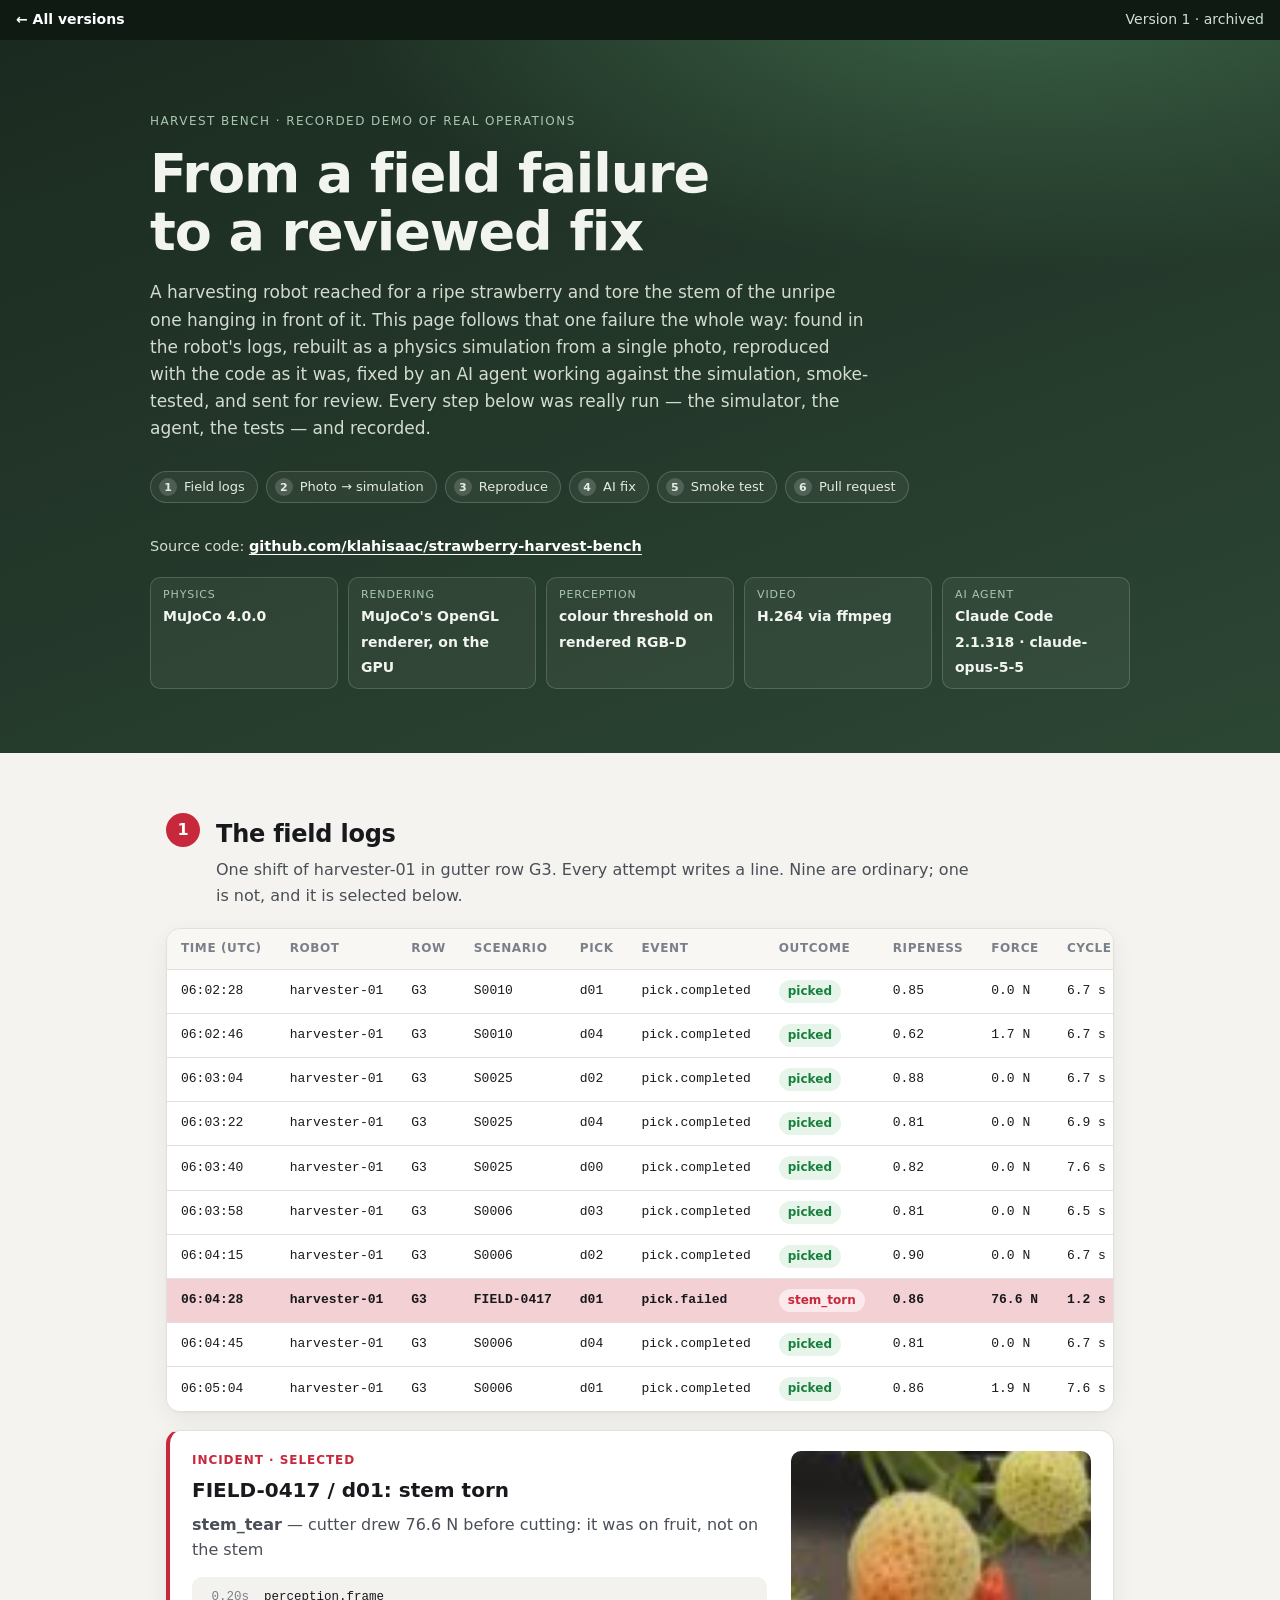
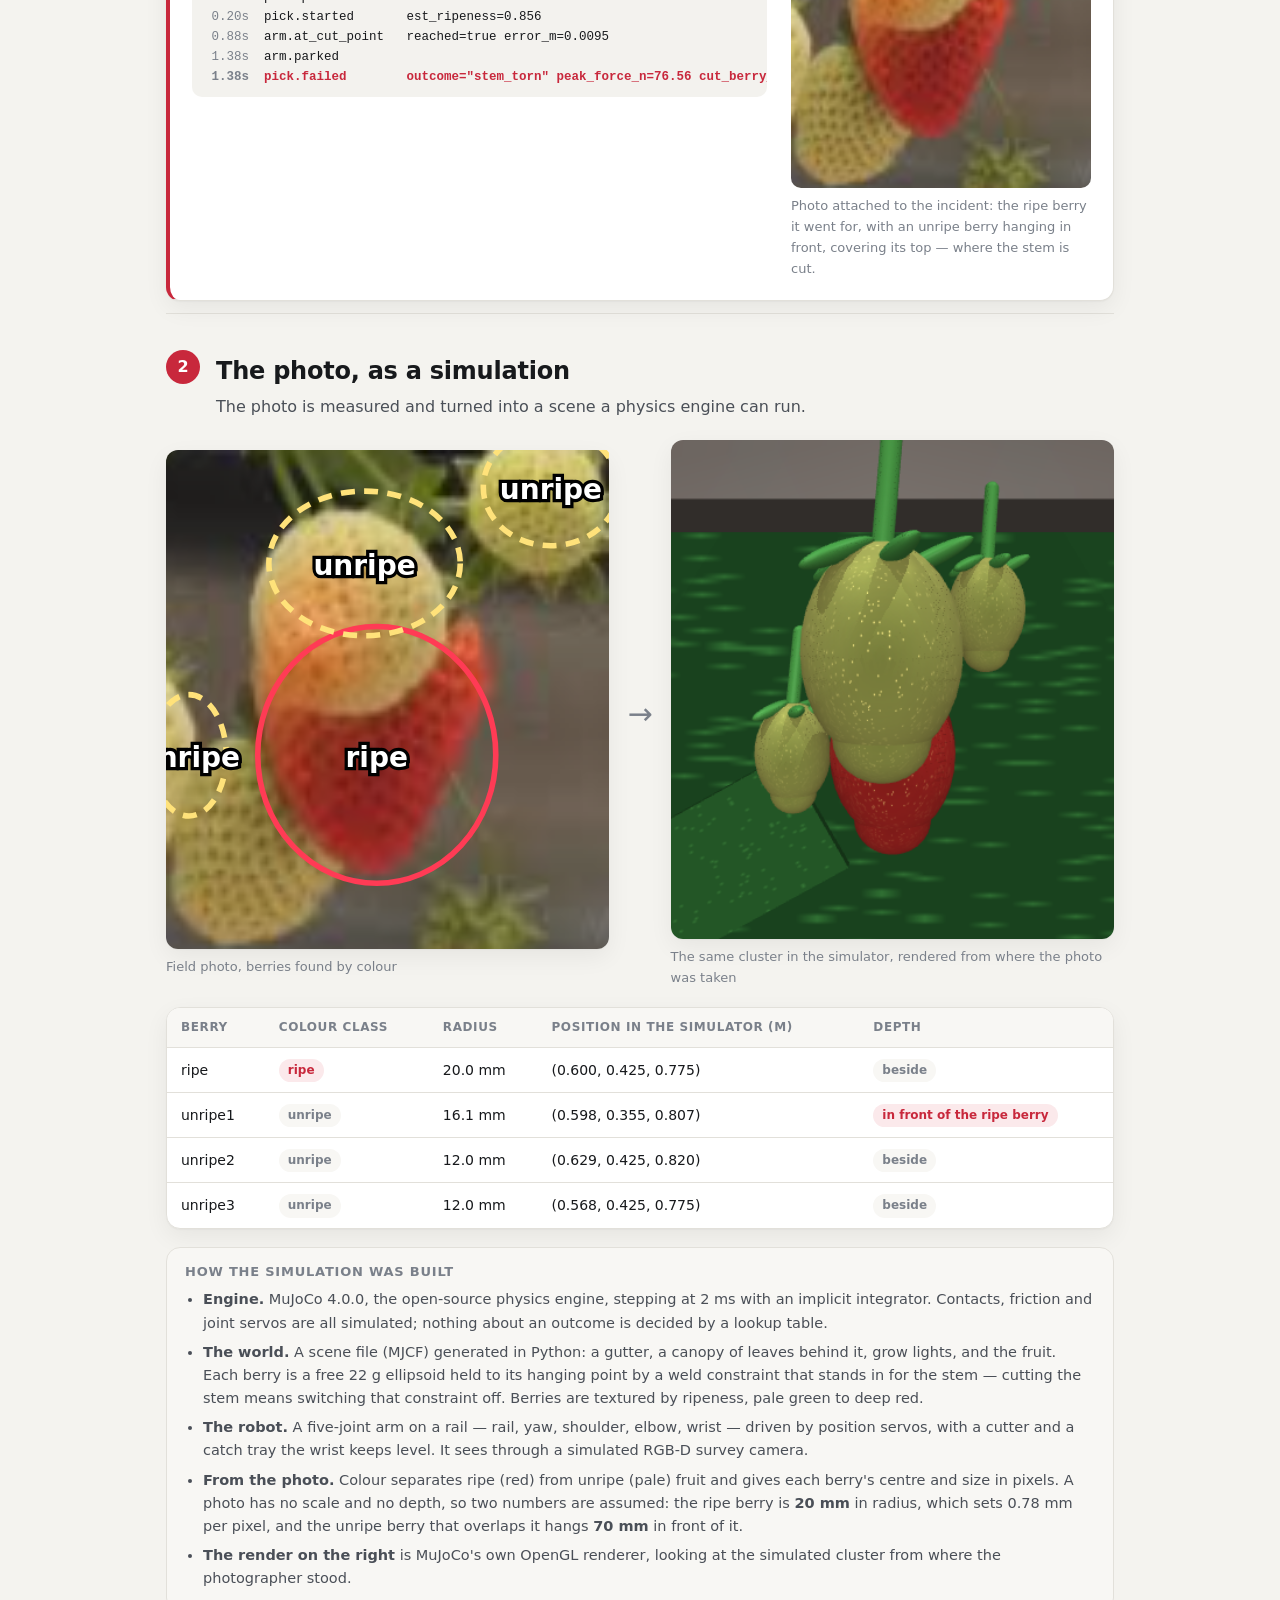
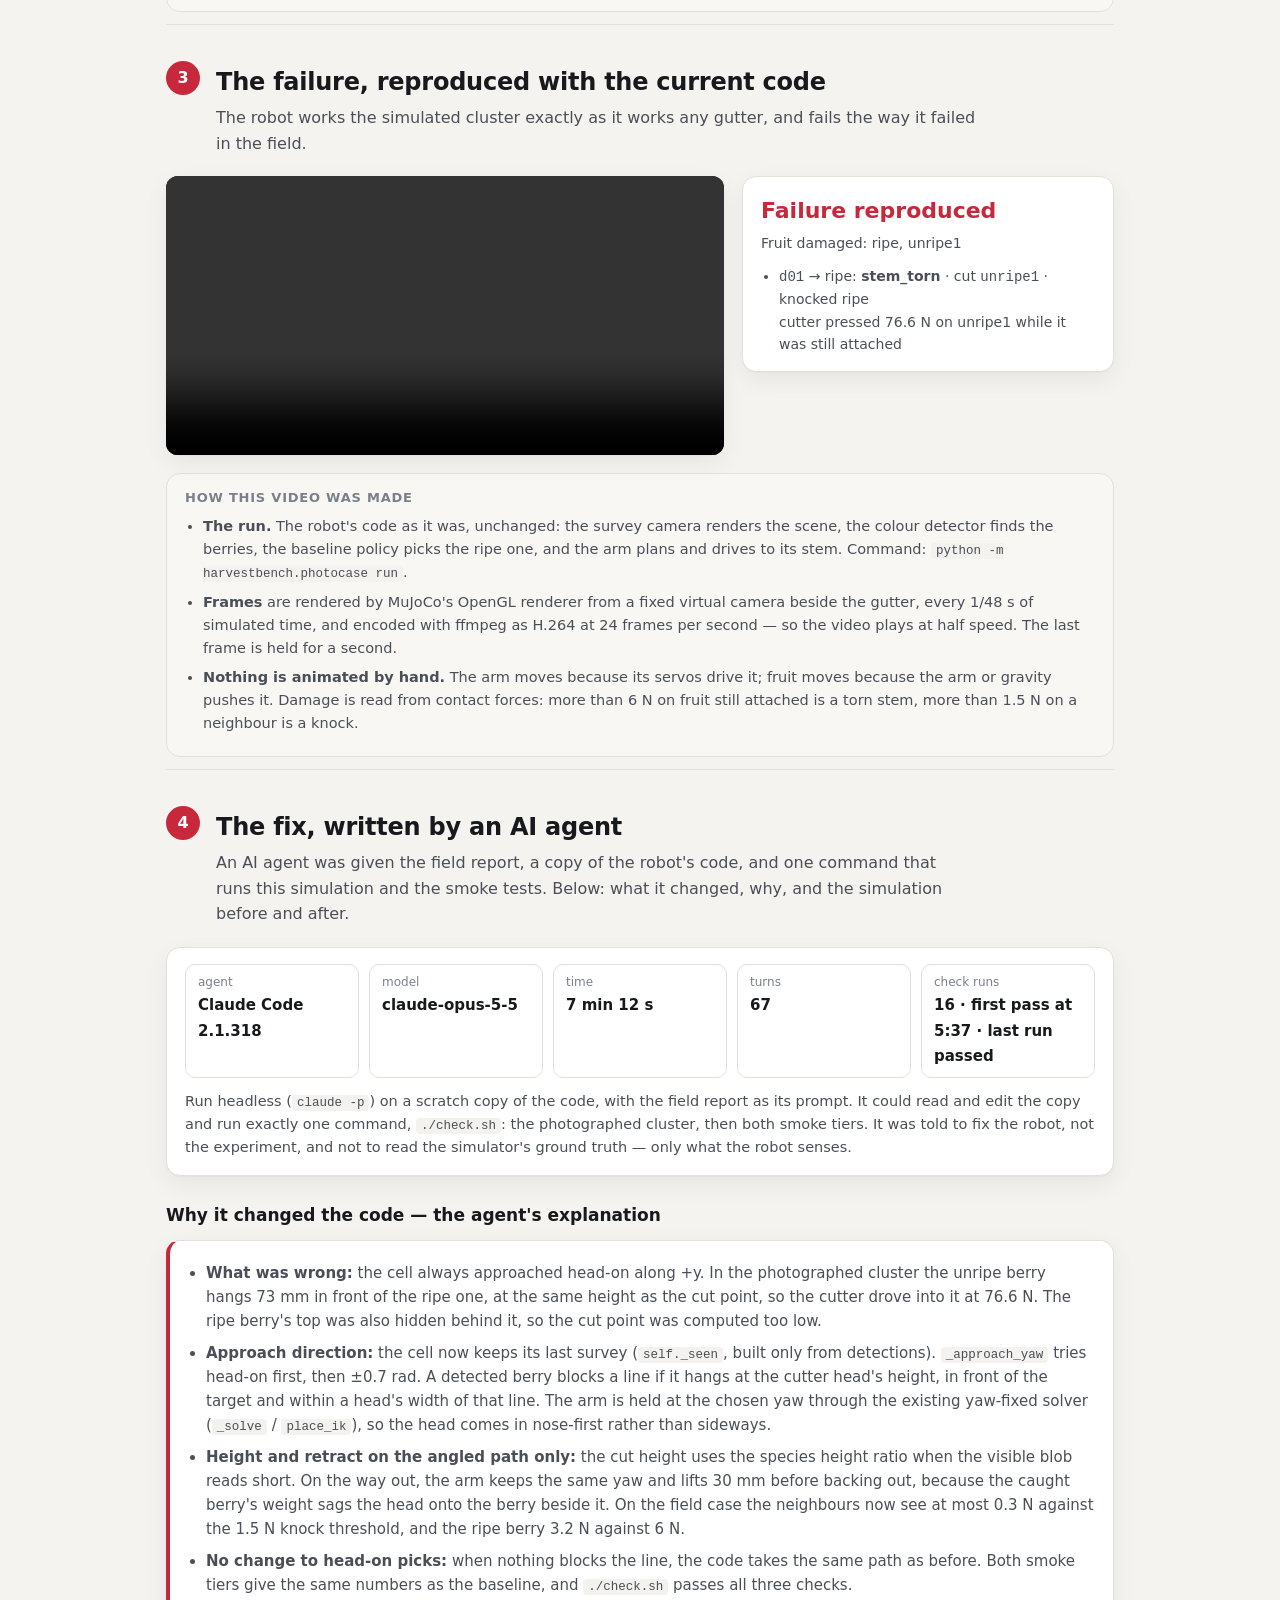
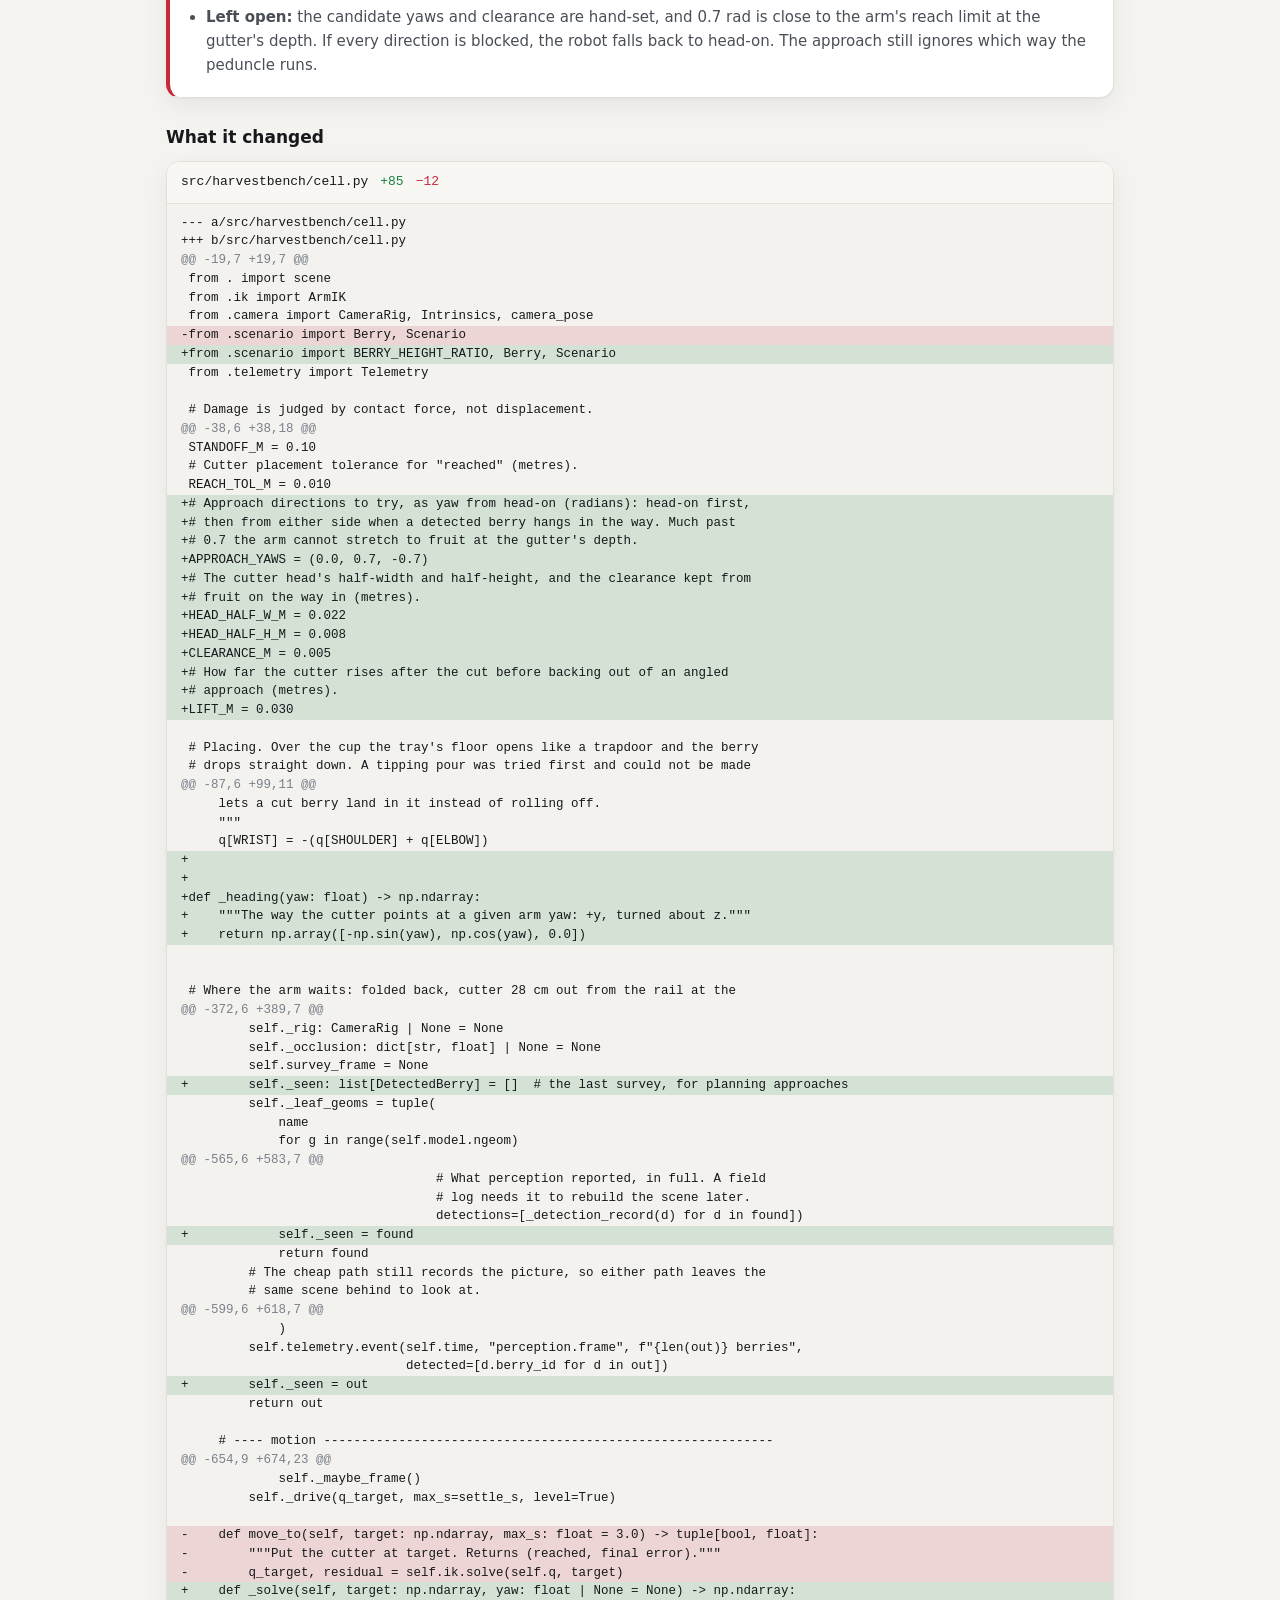
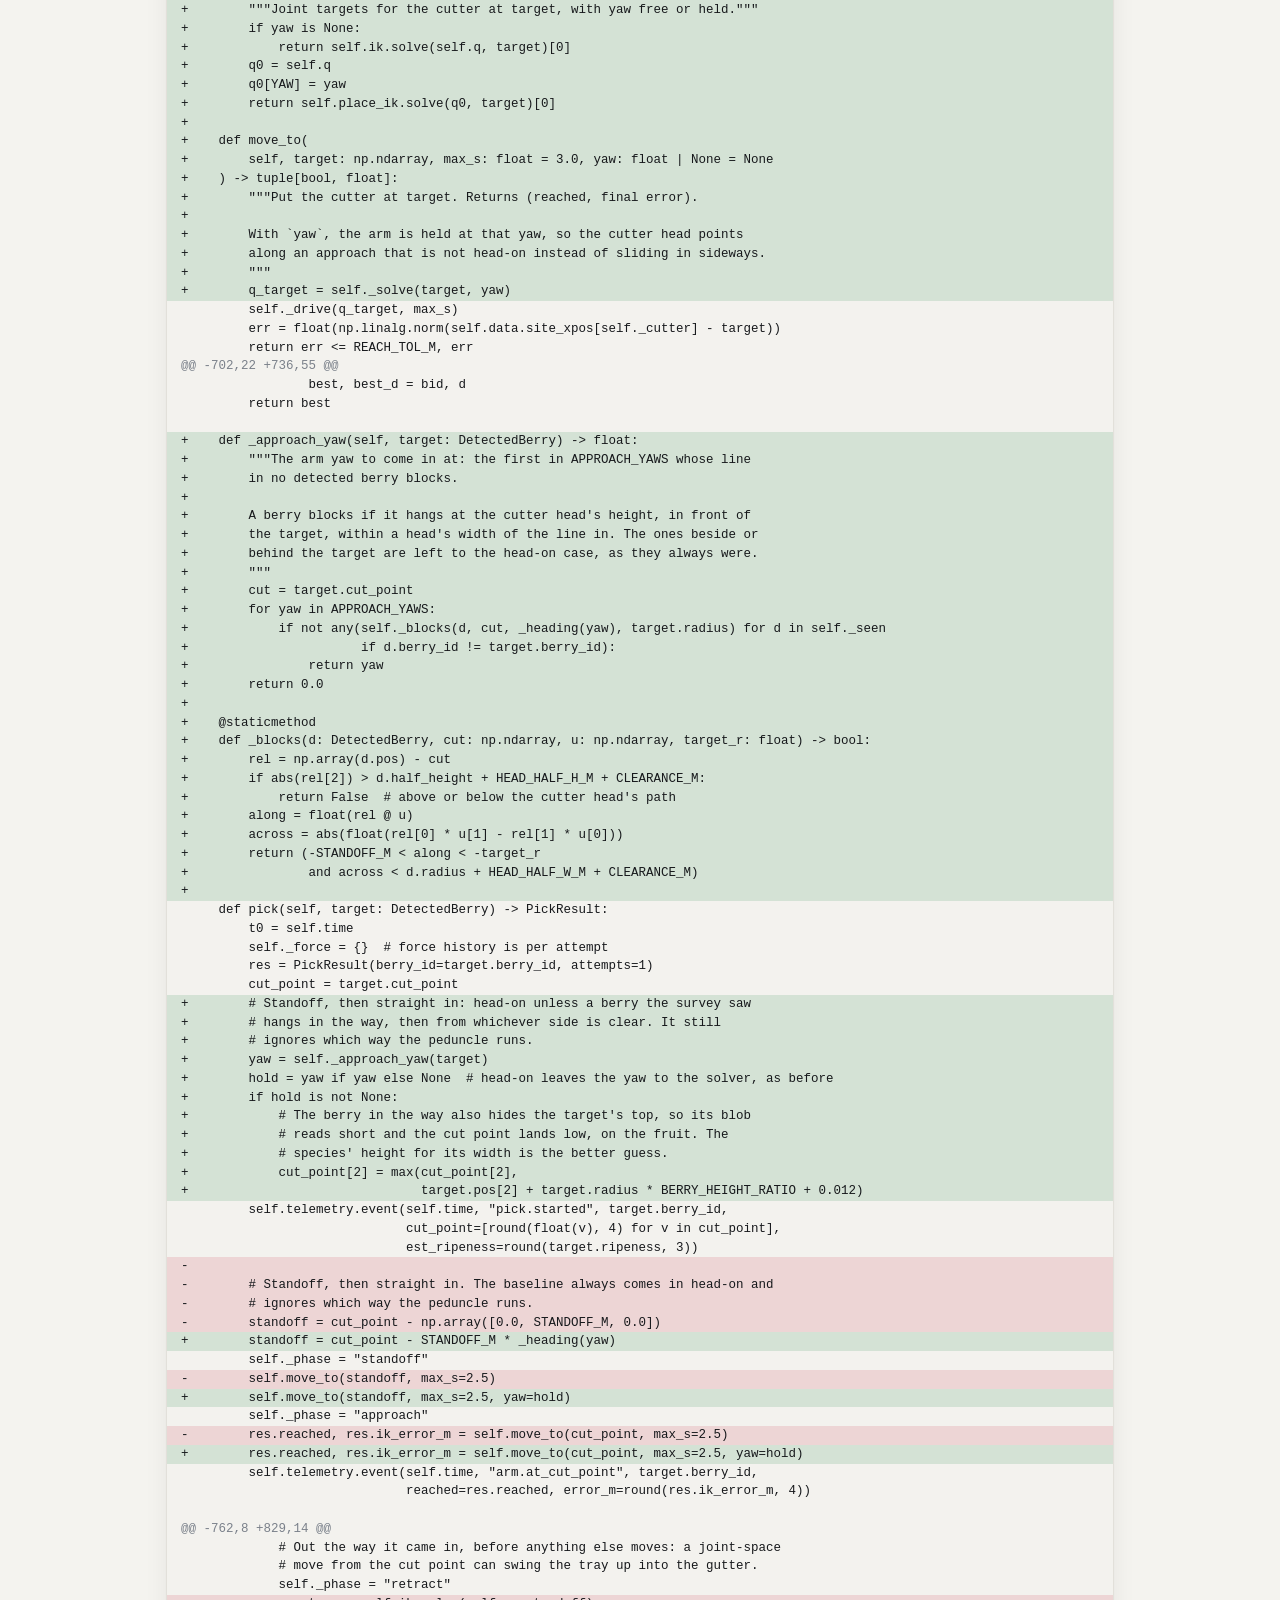
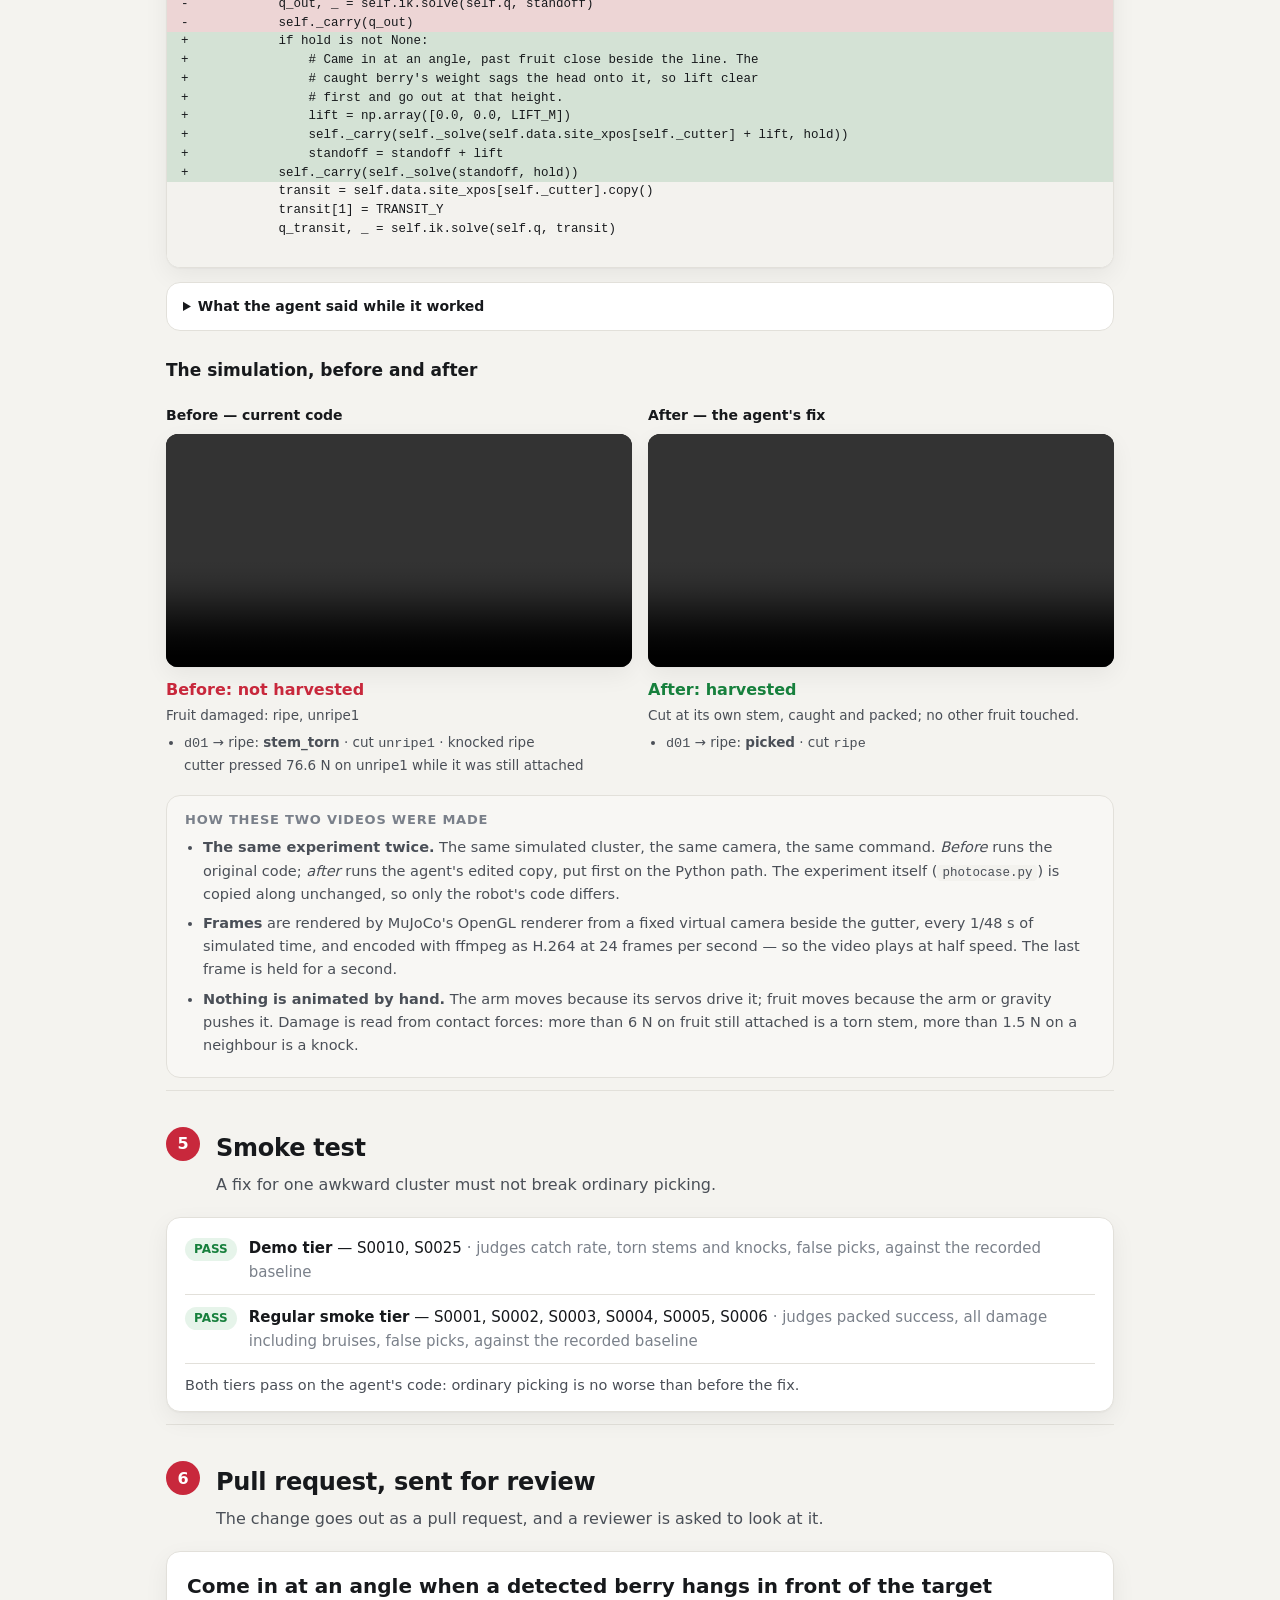
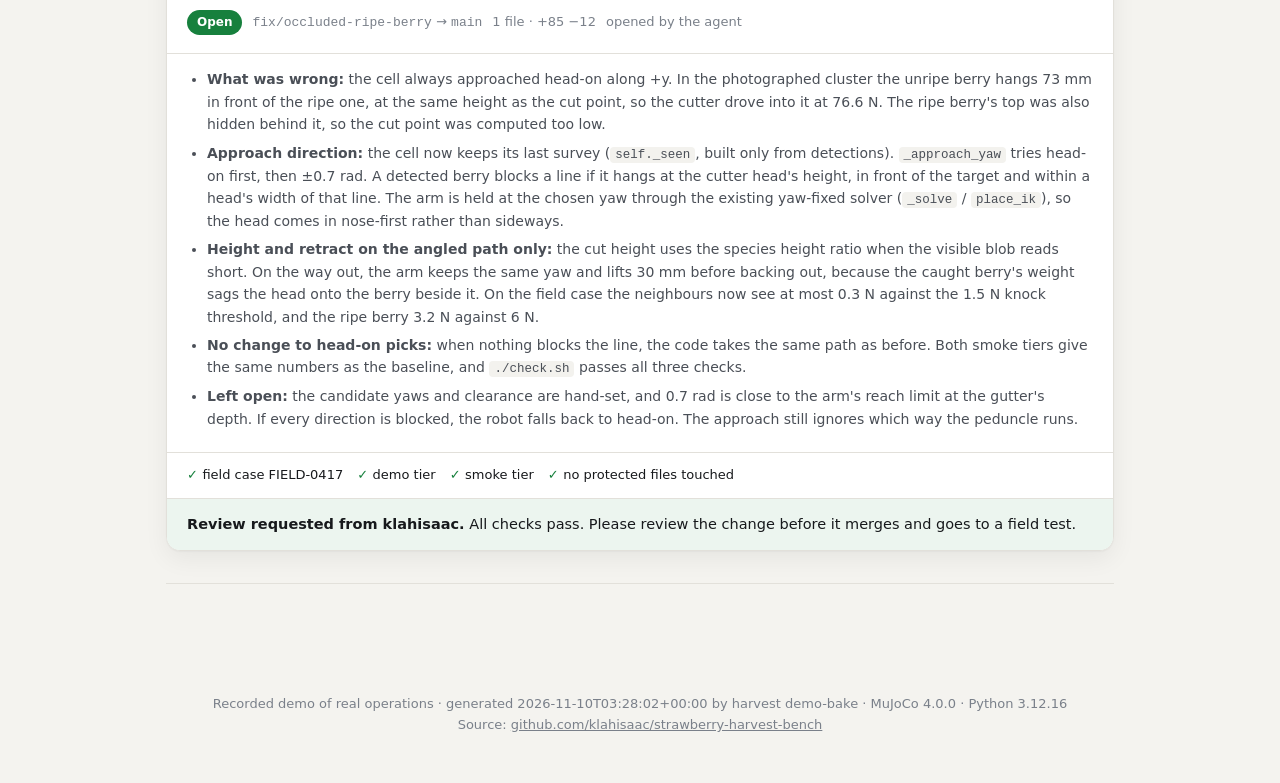
==== web/v1/index.html @ 3224564a "List every version of the demo on the front page The front page is now a card per version: how it wa" ====
<!doctype html>
<html lang="en">
<head>
<meta charset="utf-8">
<meta name="viewport" content="width=device-width, initial-scale=1">
<title>Field Failure to Fix</title>
<meta name="description" content="A recorded demo of real operations. A strawberry-harvesting robot fails in the field. Its log and a photo become a physics simulation, an AI agent fixes the code against it, the fix is smoke-tested, and a pull request goes out for review.">
<link rel="icon" href="data:,">
<link rel="stylesheet" href="demo.css">
</head>
<body>
<nav style="background:#0f1a13;color:#cfe0d3;font:14px/1.4 ui-sans-serif,system-ui,sans-serif;padding:10px 16px;display:flex;gap:16px;align-items:center;justify-content:space-between"><a href="../" style="color:#ffffff;font-weight:700;text-decoration:none">← All versions</a><span>Version 1 · archived</span></nav>

<header class="hero">
  <div class="hero-inner">
    <p class="eyebrow">Harvest Bench · recorded demo of real operations</p>
    <h1>From a field failure<br>to a reviewed fix</h1>
    <p class="lede">A harvesting robot reached for a ripe strawberry and tore the stem of the unripe
      one hanging in front of it. This page follows that one failure the whole way: found in the
      robot's logs, rebuilt as a physics simulation from a single photo, reproduced with the code as
      it was, fixed by an AI agent working against the simulation, smoke-tested, and sent for review.
      Every step below was really run — the simulator, the agent, the tests — and recorded.</p>
    <ol class="flow" aria-label="The steps">
      <li><a href="#step1">Field logs</a></li><li><a href="#step2">Photo → simulation</a></li>
      <li><a href="#step3">Reproduce</a></li><li><a href="#step4">AI fix</a></li>
      <li><a href="#step5">Smoke test</a></li><li><a href="#step6">Pull request</a></li>
    </ol>
    <p class="source">Source code:
      <a href="https://github.com/klahisaac/strawberry-harvest-bench">github.com/klahisaac/strawberry-harvest-bench</a></p>
    <div class="stack" id="stack"></div>
  </div>
</header>

<main>

  <section class="step" id="step1">
    <header class="step-head">
      <span class="step-num">1</span>
      <div><h2>The field logs</h2>
        <p>One shift of harvester-01 in gutter row G3. Every attempt writes a line. Nine are
          ordinary; one is not, and it is selected below.</p></div>
    </header>
    <div class="card flush"><table class="log" id="logTable"></table></div>
    <div class="incident">
      <div class="incident-text">
        <p class="label">Incident · selected</p>
        <h3 id="incTitle"></h3>
        <p id="incWhy" class="why"></p>
        <div class="timeline" id="incEvents"></div>
      </div>
      <figure class="photo">
        <img src="demo/field-photo.png" alt="Field photo: a ripe red strawberry with an unripe pale one hanging in front of it">
        <figcaption>Photo attached to the incident: the ripe berry it went for, with an unripe
          berry hanging in front, covering its top — where the stem is cut.</figcaption>
      </figure>
    </div>
  </section>

  <section class="step" id="step2">
    <header class="step-head">
      <span class="step-num">2</span>
      <div><h2>The photo, as a simulation</h2>
        <p>The photo is measured and turned into a scene a physics engine can run.</p></div>
    </header>
    <div class="triptych">
      <figure class="frame">
        <div class="overlay-wrap">
          <img src="demo/field-photo.png" alt="The field photo">
          <svg id="blobSvg" class="overlay" viewBox="0 0 95 107"></svg>
        </div>
        <figcaption>Field photo, berries found by colour</figcaption>
      </figure>
      <div class="arrow" aria-hidden="true">→</div>
      <figure class="frame">
        <img src="demo/sim-photo.png" alt="The same cluster, rendered in the simulator">
        <figcaption>The same cluster in the simulator, rendered from where the photo was taken</figcaption>
      </figure>
    </div>
    <div class="card flush"><table class="data" id="berryTable"></table></div>
    <div class="how" id="howSim"></div>
  </section>

  <section class="step" id="step3">
    <header class="step-head">
      <span class="step-num">3</span>
      <div><h2>The failure, reproduced with the current code</h2>
        <p>The robot works the simulated cluster exactly as it works any gutter, and fails the way
          it failed in the field.</p></div>
    </header>
    <div class="result">
      <video src="demo/before/attempt.mp4" controls muted playsinline loop autoplay></video>
      <div class="verdict-panel" id="beforeVerdict"></div>
    </div>
    <div class="how" id="howBefore"></div>
  </section>

  <section class="step" id="step4">
    <header class="step-head">
      <span class="step-num">4</span>
      <div><h2>The fix, written by an AI agent</h2>
        <p>An AI agent was given the field report, a copy of the robot's code, and one command that
          runs this simulation and the smoke tests. Below: what it changed, why, and the simulation
          before and after.</p></div>
    </header>
    <div class="agent-card" id="agentCard"></div>
    <h3 class="subhead">Why it changed the code — the agent's explanation</h3>
    <div class="explain" id="explain"></div>
    <h3 class="subhead">What it changed</h3>
    <div id="diff"></div>
    <details class="transcript"><summary>What the agent said while it worked</summary><div id="sayings"></div></details>
    <h3 class="subhead">The simulation, before and after</h3>
    <div class="compare">
      <figure><figcaption>Before — current code</figcaption>
        <video src="demo/before/attempt.mp4" controls muted playsinline loop autoplay></video>
        <div class="mini" id="cmpBefore"></div></figure>
      <figure><figcaption>After — the agent's fix</figcaption>
        <video src="demo/after/attempt.mp4" controls muted playsinline loop autoplay></video>
        <div class="mini" id="cmpAfter"></div></figure>
    </div>
    <div class="how" id="howCompare"></div>
  </section>

  <section class="step" id="step5">
    <header class="step-head">
      <span class="step-num">5</span>
      <div><h2>Smoke test</h2>
        <p>A fix for one awkward cluster must not break ordinary picking.</p></div>
    </header>
    <div class="smoke" id="smoke"></div>
  </section>

  <section class="step" id="step6">
    <header class="step-head">
      <span class="step-num">6</span>
      <div><h2>Pull request, sent for review</h2>
        <p>The change goes out as a pull request, and a reviewer is asked to look at it.</p></div>
    </header>
    <div class="pr" id="pr"></div>
  </section>

</main>

<footer class="foot"><span id="foot"></span><br>
  Source: <a href="https://github.com/klahisaac/strawberry-harvest-bench">github.com/klahisaac/strawberry-harvest-bench</a></footer>

<script src="demo/data.js"></script>
<script src="demo.js"></script>
</body>
</html>
---- web/v1/demo.css ----
/* Harvest Bench demo page. */

:root {
  color-scheme: light dark;
  --bg: #f4f3ef;
  --surface: #ffffff;
  --surface-2: #f8f7f4;
  --ink: #17191c;
  --ink-2: #4a4f57;
  --muted: #7a808a;
  --line: #e2e0da;
  --brand: #c8283c;
  --brand-ink: #ffffff;
  --brand-soft: #fbe9eb;
  --ok: #17803d;
  --ok-soft: #e6f4ea;
  --bad: #c8283c;
  --bad-soft: #fbe9eb;
  --warn: #9a6700;
  --code-bg: #f3f2ee;
  --hero-a: #1b2a20;
  --hero-b: #2c4634;
  --radius: 14px;
  --shadow: 0 1px 2px rgba(20, 20, 20, 0.04), 0 8px 24px rgba(20, 20, 20, 0.06);
  --mono: ui-monospace, "SF Mono", SFMono-Regular, Menlo, Consolas, monospace;
}

@media (prefers-color-scheme: dark) {
  :root:not([data-theme="light"]) {
    --bg: #121315;
    --surface: #1b1d20;
    --surface-2: #202326;
    --ink: #eceef0;
    --ink-2: #b6bbc2;
    --muted: #8b919a;
    --line: #2d3136;
    --brand: #ff5b6e;
    --brand-ink: #1b0d10;
    --brand-soft: #3a1a1f;
    --ok: #4cc77b;
    --ok-soft: #15301f;
    --bad: #ff5b6e;
    --bad-soft: #3a1a1f;
    --warn: #e2a63b;
    --code-bg: #16181b;
    --shadow: 0 1px 2px rgba(0, 0, 0, 0.3), 0 8px 24px rgba(0, 0, 0, 0.35);
  }
}
:root[data-theme="dark"] {
  --bg: #121315; --surface: #1b1d20; --surface-2: #202326; --ink: #eceef0; --ink-2: #b6bbc2;
  --muted: #8b919a; --line: #2d3136; --brand: #ff5b6e; --brand-ink: #1b0d10; --brand-soft: #3a1a1f;
  --ok: #4cc77b; --ok-soft: #15301f; --bad: #ff5b6e; --bad-soft: #3a1a1f; --warn: #e2a63b;
  --code-bg: #16181b; --shadow: 0 1px 2px rgba(0, 0, 0, 0.3), 0 8px 24px rgba(0, 0, 0, 0.35);
}

* { box-sizing: border-box; }
html { scroll-behavior: smooth; }
body {
  margin: 0; background: var(--bg); color: var(--ink);
  font: 16px/1.6 ui-sans-serif, system-ui, -apple-system, "Segoe UI", Roboto, sans-serif;
  -webkit-font-smoothing: antialiased;
}
img, video { max-width: 100%; display: block; }
code, pre { font-family: var(--mono); }

/* ---- hero ---- */
.hero {
  background: radial-gradient(1200px 500px at 80% -10%, #3c6447 0%, transparent 60%),
              linear-gradient(160deg, var(--hero-a), var(--hero-b));
  color: #f1f4ef; padding: 72px 16px 64px;
}
.hero-inner { max-width: 980px; margin: 0 auto; }
.eyebrow { text-transform: uppercase; letter-spacing: 0.12em; font-size: 12px; color: #a9c7b0; margin: 0 0 14px; }
.hero h1 { font-size: clamp(34px, 5vw, 54px); line-height: 1.08; letter-spacing: -0.02em; margin: 0 0 18px; }
.lede { max-width: 720px; font-size: 17px; color: #d3dccf; margin: 0 0 28px; }
.flow { display: flex; flex-wrap: wrap; gap: 8px; padding: 0; margin: 0 0 32px; list-style: none; counter-reset: f; }
.flow li {
  counter-increment: f; font-size: 13px; color: #e4ece1;
  border: 1px solid rgba(255, 255, 255, 0.18); border-radius: 999px; padding: 5px 12px 5px 8px;
  background: rgba(255, 255, 255, 0.05);
}
.flow li::before {
  content: counter(f); display: inline-grid; place-items: center; width: 18px; height: 18px;
  margin-right: 7px; border-radius: 50%; background: rgba(255, 255, 255, 0.16); font-size: 11px; font-weight: 700;
}

/* ---- buttons ---- */
.btn {
  font: inherit; font-weight: 600; font-size: 15px; cursor: pointer;
  border-radius: 10px; padding: 10px 18px; border: 1px solid var(--line);
  background: var(--surface); color: var(--ink); transition: transform 0.06s, opacity 0.2s;
}
.btn:active { transform: translateY(1px); }
.btn[disabled] { opacity: 0.45; cursor: not-allowed; }
.btn-primary { background: var(--brand); border-color: var(--brand); color: var(--brand-ink); }
.hero .btn-primary { background: #ff5b6e; border-color: #ff5b6e; color: #1b0d10; }
.btn-lg { font-size: 17px; padding: 14px 26px; border-radius: 12px; }

/* ---- progress rail ---- */
.rail {
  position: sticky; top: 0; z-index: 20; background: color-mix(in srgb, var(--bg) 88%, transparent);
  backdrop-filter: blur(8px); border-bottom: 1px solid var(--line);
}
.rail ol { max-width: 980px; margin: 0 auto; padding: 10px 16px; display: flex; gap: 6px; list-style: none; overflow-x: auto; }
.rail li {
  flex: 1 0 auto; text-align: center; font-size: 13px; color: var(--muted);
  padding: 6px 10px; border-radius: 8px; white-space: nowrap;
}
.rail li.on { color: var(--ink); background: var(--surface); box-shadow: var(--shadow); font-weight: 600; }
.rail li.done { color: var(--ok); }

/* ---- steps ---- */
main { max-width: 980px; margin: 0 auto; padding: 24px 16px 80px; }
.step { padding: 36px 0 12px; border-bottom: 1px solid var(--line); animation: rise 0.35s ease-out; }
@keyframes rise { from { opacity: 0; transform: translateY(8px); } to { opacity: 1; transform: none; } }
.step-head { display: flex; gap: 16px; align-items: flex-start; margin-bottom: 20px; }
.step-num {
  flex: 0 0 auto; width: 34px; height: 34px; border-radius: 50%; display: grid; place-items: center;
  background: var(--brand); color: var(--brand-ink); font-weight: 700;
}
.step-head h2 { margin: 2px 0 4px; font-size: 24px; letter-spacing: -0.01em; }
.step-head p { margin: 0; color: var(--ink-2); max-width: 760px; }
.next { margin: 24px 0 8px; display: flex; justify-content: flex-end; }
.action { display: flex; align-items: center; gap: 14px; margin-bottom: 18px; flex-wrap: wrap; }
.status { color: var(--muted); font-size: 14px; }
.status .spin {
  display: inline-block; width: 14px; height: 14px; border-radius: 50%; vertical-align: -2px; margin-right: 8px;
  border: 2px solid var(--line); border-top-color: var(--brand); animation: spin 0.8s linear infinite;
}
@keyframes spin { to { transform: rotate(360deg); } }

.card { background: var(--surface); border: 1px solid var(--line); border-radius: var(--radius); box-shadow: var(--shadow); }
.card.flush { overflow-x: auto; }

/* ---- tables ---- */
table { border-collapse: collapse; width: 100%; font-size: 14px; }
th, td { text-align: left; padding: 10px 14px; border-bottom: 1px solid var(--line); white-space: nowrap; }
th { font-size: 12px; text-transform: uppercase; letter-spacing: 0.05em; color: var(--muted); font-weight: 600; background: var(--surface-2); }
tr:last-child td { border-bottom: none; }
td.num { font-variant-numeric: tabular-nums; }
.log td { font-family: var(--mono); font-size: 13px; }
.log tr.abnormal td { background: var(--bad-soft); }
.log tr.abnormal { cursor: pointer; }
.log tr.abnormal:hover td { filter: brightness(0.97); }
.log tr.picked-row td { background: color-mix(in srgb, var(--bad) 22%, var(--surface)); font-weight: 600; }
.pill { display: inline-block; font-size: 12px; font-family: ui-sans-serif, system-ui; font-weight: 600; padding: 2px 9px; border-radius: 999px; }
.pill.ok { color: var(--ok); background: var(--ok-soft); }
.pill.bad { color: var(--bad); background: var(--bad-soft); }
.pill.muted { color: var(--muted); background: var(--surface-2); }

/* ---- incident ---- */
.incident {
  margin-top: 18px; display: grid; grid-template-columns: 1fr 300px; gap: 24px;
  background: var(--surface); border: 1px solid var(--line); border-left: 4px solid var(--bad);
  border-radius: var(--radius); padding: 20px 22px; box-shadow: var(--shadow); animation: rise 0.3s ease-out;
}
.incident .label { margin: 0; font-size: 12px; text-transform: uppercase; letter-spacing: 0.08em; color: var(--bad); font-weight: 700; }
.incident h3 { margin: 4px 0 6px; font-size: 20px; }
.incident .why { margin: 0 0 14px; color: var(--ink-2); }
.timeline { font-family: var(--mono); font-size: 12.5px; background: var(--code-bg); border-radius: 10px; padding: 10px 12px; overflow-x: auto; }
.timeline div { white-space: pre; }
.timeline .t { color: var(--muted); }
.timeline .bad { color: var(--bad); font-weight: 600; }
.photo { margin: 0; }
.photo img { width: 100%; border-radius: 10px; image-rendering: auto; }
.photo figcaption, figure figcaption { font-size: 13px; color: var(--muted); margin-top: 8px; }

/* ---- step 2 ---- */
.triptych { display: grid; grid-template-columns: 1fr auto 1fr; gap: 18px; align-items: center; margin-bottom: 18px; }
.triptych .arrow { font-size: 30px; color: var(--muted); }
.frame { margin: 0; }
.frame img { width: 100%; aspect-ratio: 95 / 107; object-fit: cover; border-radius: 12px; box-shadow: var(--shadow); }
.overlay-wrap { position: relative; }
.overlay { position: absolute; inset: 0; width: 100%; height: 100%; }
.note { color: var(--ink-2); font-size: 14px; background: var(--surface-2); border: 1px dashed var(--line); border-radius: 10px; padding: 10px 14px; }

/* ---- results ---- */
.result { display: grid; grid-template-columns: 1.5fr 1fr; gap: 18px; align-items: start; }
video { width: 100%; border-radius: 12px; background: #000; box-shadow: var(--shadow); }
.verdict-panel { background: var(--surface); border: 1px solid var(--line); border-radius: var(--radius); padding: 16px 18px; box-shadow: var(--shadow); }
.verdict-panel .big { font-size: 22px; font-weight: 700; margin: 0 0 4px; }
.verdict-panel .big.ok { color: var(--ok); }
.verdict-panel .big.bad { color: var(--bad); }
.verdict-panel p { margin: 4px 0; color: var(--ink-2); font-size: 14px; }
.verdict-panel ul { margin: 10px 0 0; padding-left: 18px; font-size: 14px; color: var(--ink-2); }
.verdict-panel pre { font-size: 12px; background: var(--code-bg); border-radius: 8px; padding: 10px; overflow-x: auto; margin: 10px 0 0; }

/* ---- agent ---- */
.agent { background: #0f1113; color: #d9dde2; border-radius: var(--radius); box-shadow: var(--shadow); overflow: hidden; }
.agent-log { max-height: 520px; overflow-y: auto; padding: 16px 18px; font-size: 14px; }
.agent-log .row { display: grid; grid-template-columns: 64px 1fr; gap: 12px; padding: 7px 0; border-bottom: 1px solid #1d2125; }
.agent-log .row:last-child { border-bottom: none; }
.agent-log .when { color: #6c737c; font-family: var(--mono); font-size: 12px; padding-top: 2px; }
.agent-log .say { color: #eef1f4; white-space: pre-wrap; }
.agent-log .tool { font-family: var(--mono); font-size: 13px; color: #9ecbff; }
.agent-log .tool b { color: #ffd479; font-weight: 600; margin-right: 6px; }
.agent-log .stage { color: #8fd19e; font-size: 13px; }
.agent-log .err { color: #ff8a8a; white-space: pre-wrap; font-family: var(--mono); font-size: 12.5px; }
.agent-log pre { margin: 6px 0 0; background: #15181b; border-radius: 8px; padding: 8px 10px; font-size: 12px; overflow-x: auto; color: #c9ced4; max-height: 260px; }
.agent-log pre .add { color: #7ee2a8; }
.agent-log pre .del { color: #ff8a8a; }
.agent-log .badge { font-family: ui-sans-serif, system-ui; font-size: 11px; font-weight: 700; padding: 1px 7px; border-radius: 999px; margin-left: 8px; }
.agent-log .badge.ok { background: #1c4a2b; color: #8ff0b2; }
.agent-log .badge.bad { background: #4a1c22; color: #ffb0b8; }
.compare { display: grid; grid-template-columns: 1fr 1fr; gap: 16px; margin: 20px 0 16px; }
.compare figure { margin: 0; }
.compare figcaption { font-weight: 600; color: var(--ink); margin: 0 0 8px; font-size: 14px; }

/* ---- PR ---- */
.pr { background: var(--surface); border: 1px solid var(--line); border-radius: var(--radius); box-shadow: var(--shadow); margin-bottom: 20px; overflow: hidden; }
.pr-head { padding: 18px 20px; border-bottom: 1px solid var(--line); }
.pr-head h3 { margin: 0 0 8px; font-size: 20px; }
.pr-meta { display: flex; flex-wrap: wrap; gap: 10px; align-items: center; font-size: 13px; color: var(--muted); }
.pr-state { background: var(--ok); color: #fff; font-weight: 700; padding: 3px 10px; border-radius: 999px; font-size: 12px; }
.pr-body { padding: 6px 20px 14px; color: var(--ink-2); font-size: 14px; }
.pr-body ul { padding-left: 20px; margin: 8px 0; } .pr-body li { margin: 6px 0; }
.pr-body code { background: var(--code-bg); padding: 1px 5px; border-radius: 4px; font-size: 12.5px; }
.pr-checks { border-top: 1px solid var(--line); padding: 12px 20px; display: flex; flex-wrap: wrap; gap: 14px; font-size: 13px; }
.pr-checks span::before { content: "✓ "; color: var(--ok); font-weight: 700; }
.pr-checks span.fail::before { content: "✗ "; color: var(--bad); }
.diff-file { background: var(--surface); border: 1px solid var(--line); border-radius: var(--radius); margin-bottom: 14px; overflow: hidden; box-shadow: var(--shadow); }
.diff-file header { padding: 10px 14px; font-family: var(--mono); font-size: 13px; background: var(--surface-2); border-bottom: 1px solid var(--line); display: flex; gap: 12px; }
.diff-file header .add { color: var(--ok); } .diff-file header .del { color: var(--bad); }
.diff-file pre { margin: 0; padding: 10px 0; font-size: 12.5px; line-height: 1.5; overflow-x: auto; background: var(--code-bg); }
.diff-file pre span { display: block; padding: 0 14px; white-space: pre; }
.diff-file pre .add { background: color-mix(in srgb, var(--ok) 14%, transparent); }
.diff-file pre .del { background: color-mix(in srgb, var(--bad) 14%, transparent); }
.diff-file pre .hunk { color: var(--muted); }

.foot { text-align: center; color: var(--muted); font-size: 13px; padding: 30px 16px 50px; }

@media (max-width: 760px) {
  .incident, .result, .compare { grid-template-columns: 1fr; }
  .triptych { grid-template-columns: 1fr; }
  .triptych .arrow { transform: rotate(90deg); justify-self: center; }
  .hero { padding: 48px 16px; }
}

/* Grid children may shrink below their content, so a long log line scrolls
   inside its box instead of widening the page. */
.incident > *, .result > *, .compare > *, .triptych > * { min-width: 0; }

/* ---- static page additions ---- */
.flow a { color: inherit; text-decoration: none; }
.stack { display: grid; grid-template-columns: repeat(auto-fit, minmax(170px, 1fr)); gap: 10px; margin-top: 4px; }
.stack div { border: 1px solid rgba(255, 255, 255, 0.16); border-radius: 10px; padding: 8px 12px; background: rgba(255, 255, 255, 0.05); }
.stack span { display: block; font-size: 11px; text-transform: uppercase; letter-spacing: 0.08em; color: #a9c7b0; }
.stack b { font-weight: 600; font-size: 14px; color: #f1f4ef; }

.how { margin-top: 18px; background: var(--surface-2); border: 1px solid var(--line); border-radius: var(--radius); padding: 14px 18px; }
.how-title { margin: 0 0 6px; font-size: 13px; font-weight: 700; text-transform: uppercase; letter-spacing: 0.06em; color: var(--muted); }
.how ul { margin: 0; padding-left: 18px; color: var(--ink-2); font-size: 14.5px; }
.how li { margin: 6px 0; }
.how code, .agent-how code, .explain code, .smoke code { background: var(--code-bg); padding: 1px 5px; border-radius: 4px; font-size: 12.5px; }

.agent-card { background: var(--surface); border: 1px solid var(--line); border-radius: var(--radius); box-shadow: var(--shadow); padding: 16px 18px; }
.agent-stats { display: grid; grid-template-columns: repeat(auto-fit, minmax(150px, 1fr)); gap: 10px; }
.agent-stats div { border: 1px solid var(--line); border-radius: 10px; padding: 8px 12px; }
.agent-stats span { display: block; font-size: 12px; color: var(--muted); }
.agent-stats b { font-size: 15px; font-variant-numeric: tabular-nums; }
.agent-how { margin: 12px 0 0; color: var(--ink-2); font-size: 14.5px; }

.subhead { font-size: 17px; margin: 26px 0 10px; }
.explain { background: var(--surface); border: 1px solid var(--line); border-left: 4px solid var(--brand); border-radius: var(--radius); padding: 12px 18px; box-shadow: var(--shadow); color: var(--ink-2); font-size: 15px; }
.explain ul { padding-left: 18px; margin: 6px 0; } .explain li { margin: 8px 0; }

.transcript { margin: 4px 0 6px; background: var(--surface); border: 1px solid var(--line); border-radius: var(--radius); }
.transcript summary { cursor: pointer; padding: 12px 16px; font-weight: 600; font-size: 14px; }
.transcript .say { display: grid; grid-template-columns: 48px 1fr; gap: 10px; padding: 8px 16px; border-top: 1px solid var(--line); font-size: 14px; color: var(--ink-2); }
.transcript .say span { font-family: var(--mono); font-size: 12px; color: var(--muted); padding-top: 3px; }
.transcript .say p { margin: 0 0 6px; } .transcript .say ul { margin: 0; padding-left: 18px; }

.mini { margin-top: 10px; font-size: 13.5px; }
.mini .big { font-size: 16px; font-weight: 700; margin: 0 0 2px; }
.mini .big.ok { color: var(--ok); } .mini .big.bad { color: var(--bad); }
.mini p { margin: 2px 0; color: var(--ink-2); } .mini ul { margin: 6px 0 0; padding-left: 18px; color: var(--ink-2); }

.smoke { background: var(--surface); border: 1px solid var(--line); border-radius: var(--radius); box-shadow: var(--shadow); padding: 8px 18px; }
.smoke-row { display: flex; gap: 12px; align-items: baseline; padding: 10px 0; border-bottom: 1px solid var(--line); font-size: 15px; }
.smoke-note { margin: 10px 0 6px; color: var(--ink-2); font-size: 14.5px; }
.muted { color: var(--muted); }

.pr-review { border-top: 1px solid var(--line); padding: 14px 20px; background: color-mix(in srgb, var(--ok) 8%, var(--surface)); font-size: 14.5px; }
.pr-body p { margin: 8px 0; }

.source { margin: 0 0 18px; font-size: 14.5px; color: #d3dccf; }
.source a { color: #ffffff; font-weight: 600; text-decoration: underline; text-underline-offset: 3px; }
.foot a { color: inherit; }
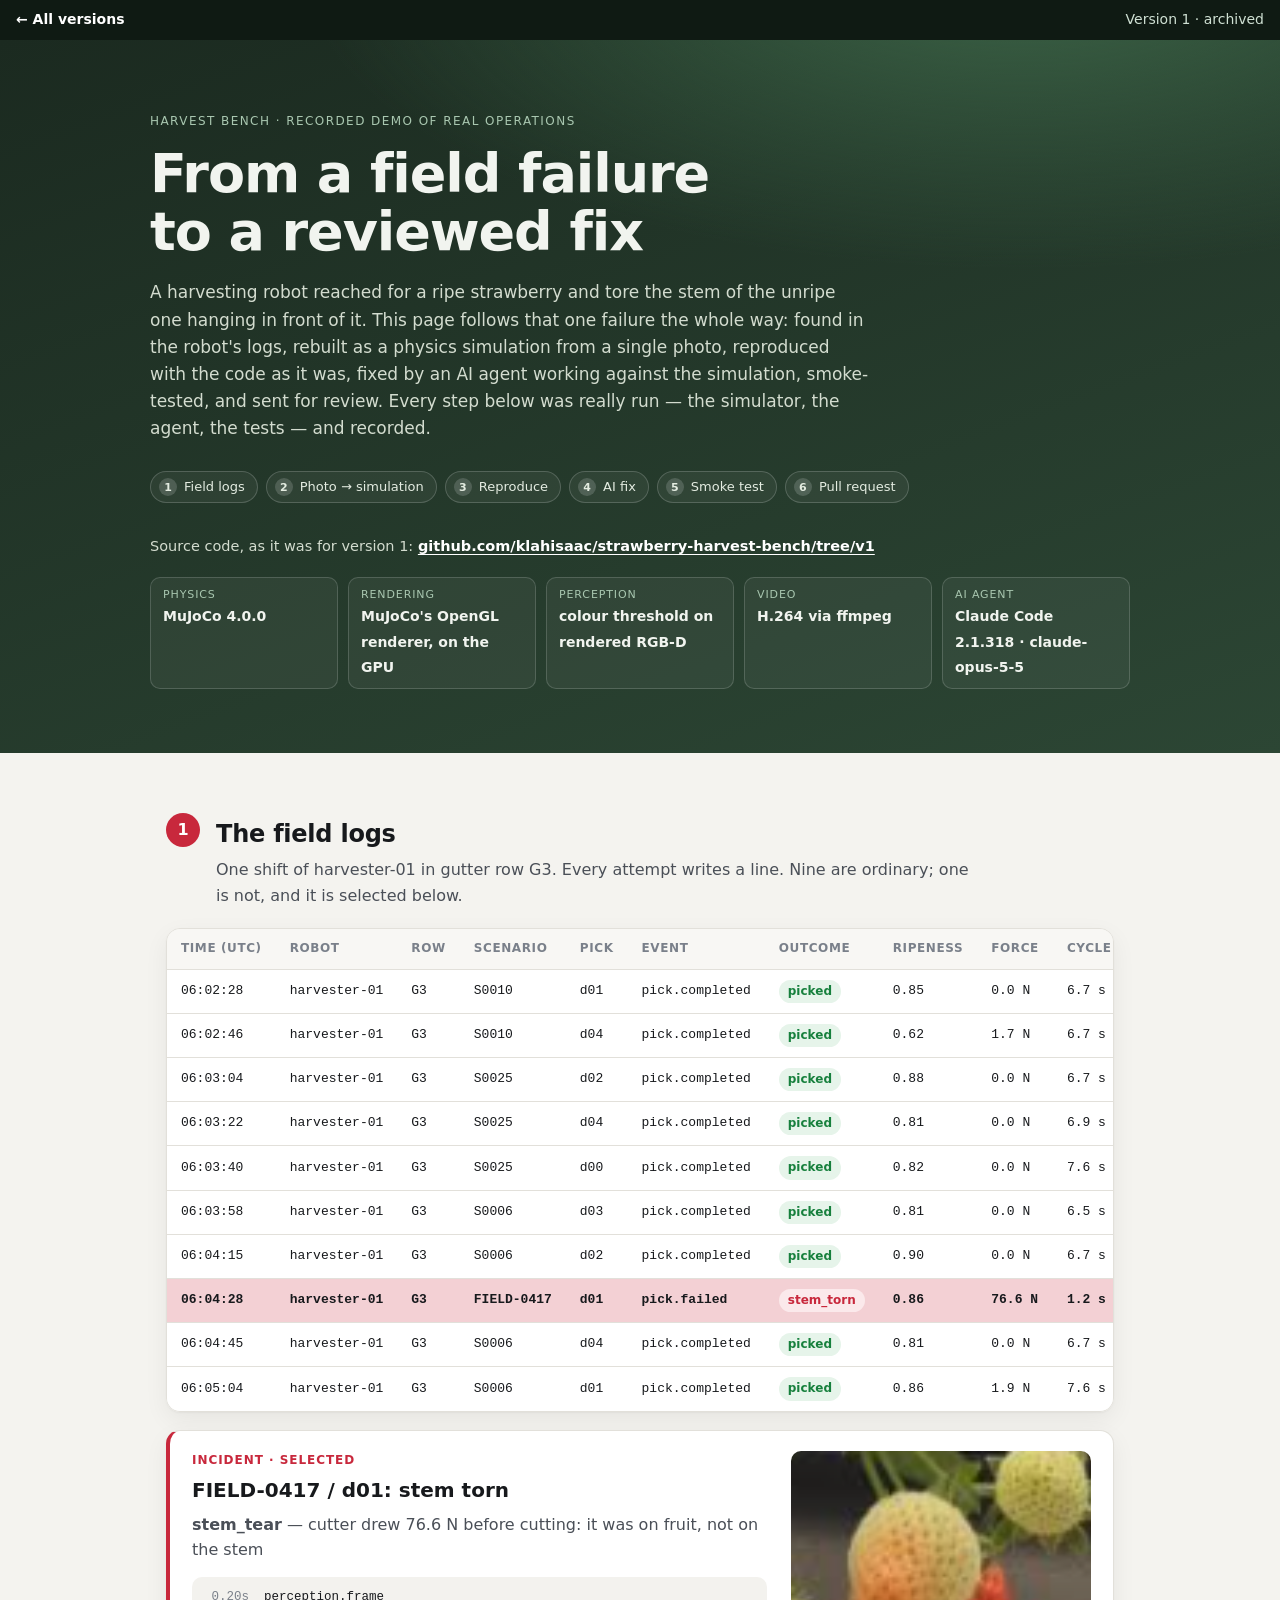
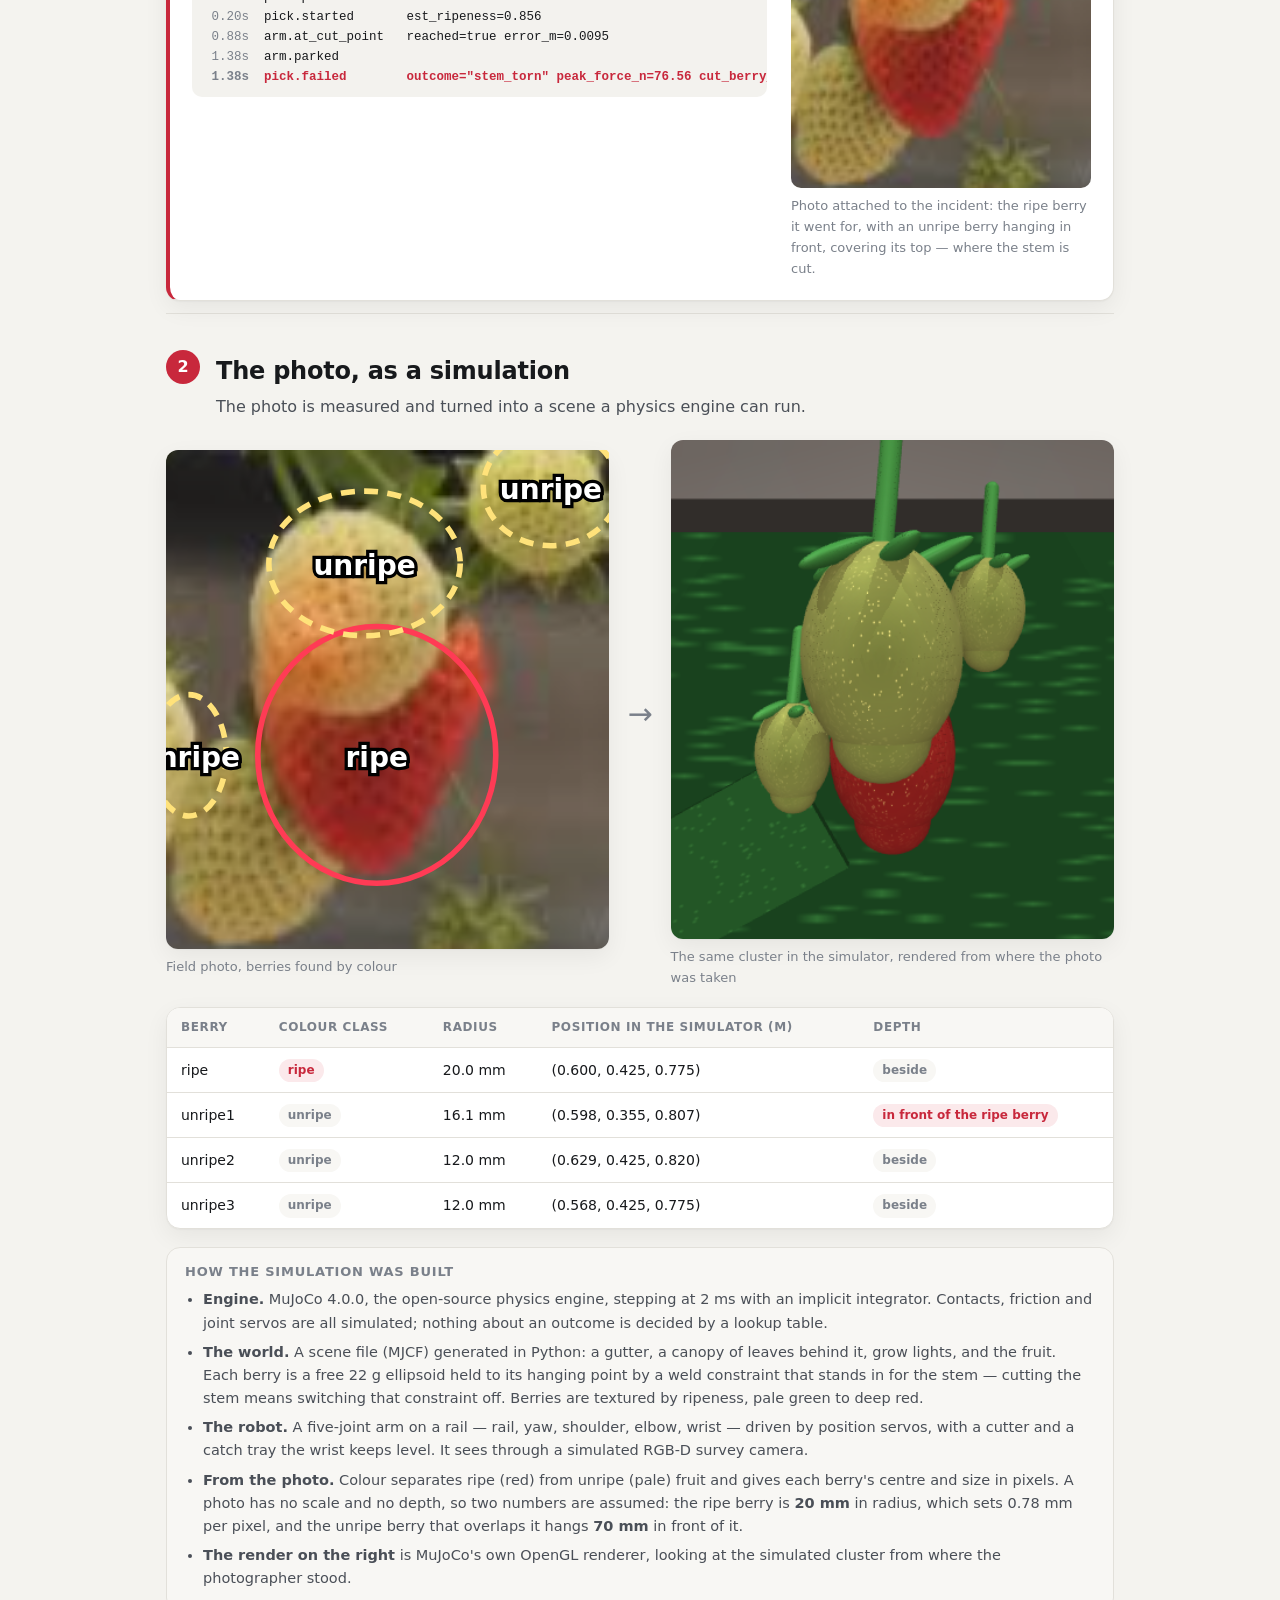
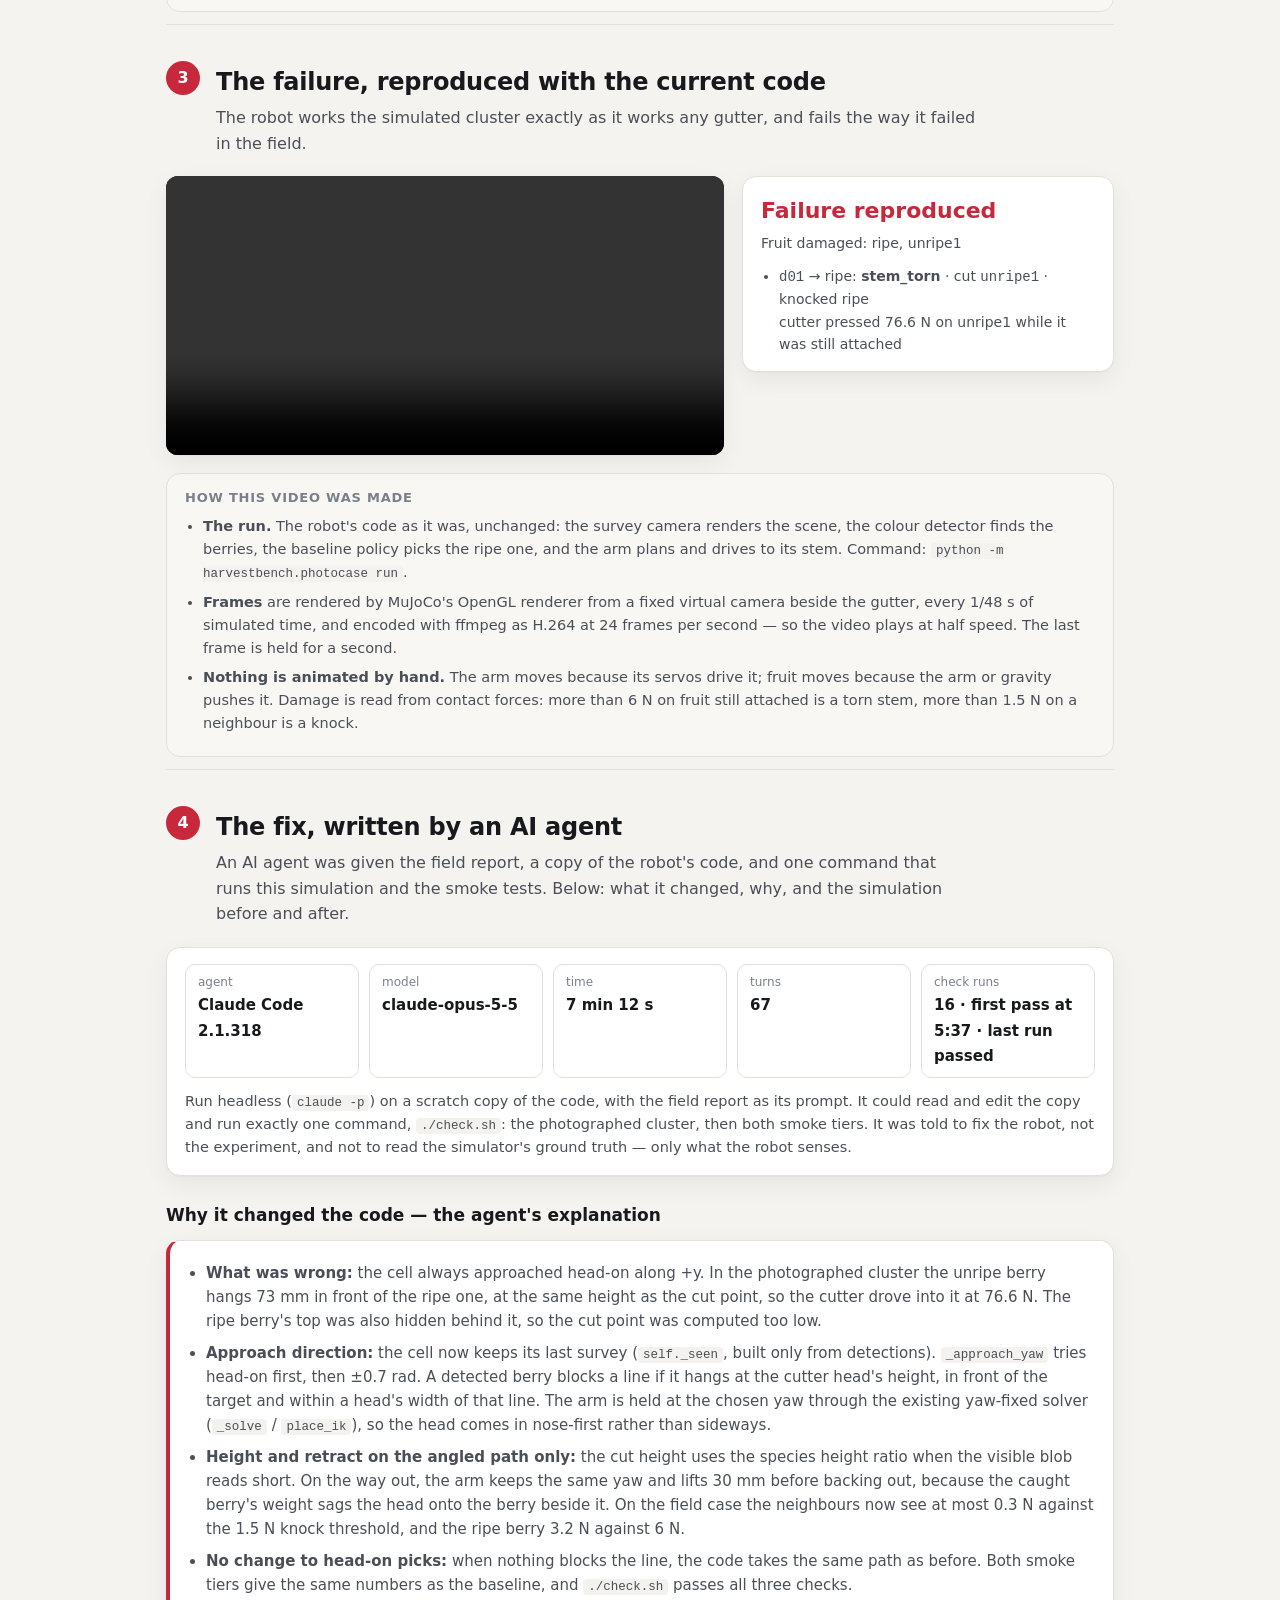
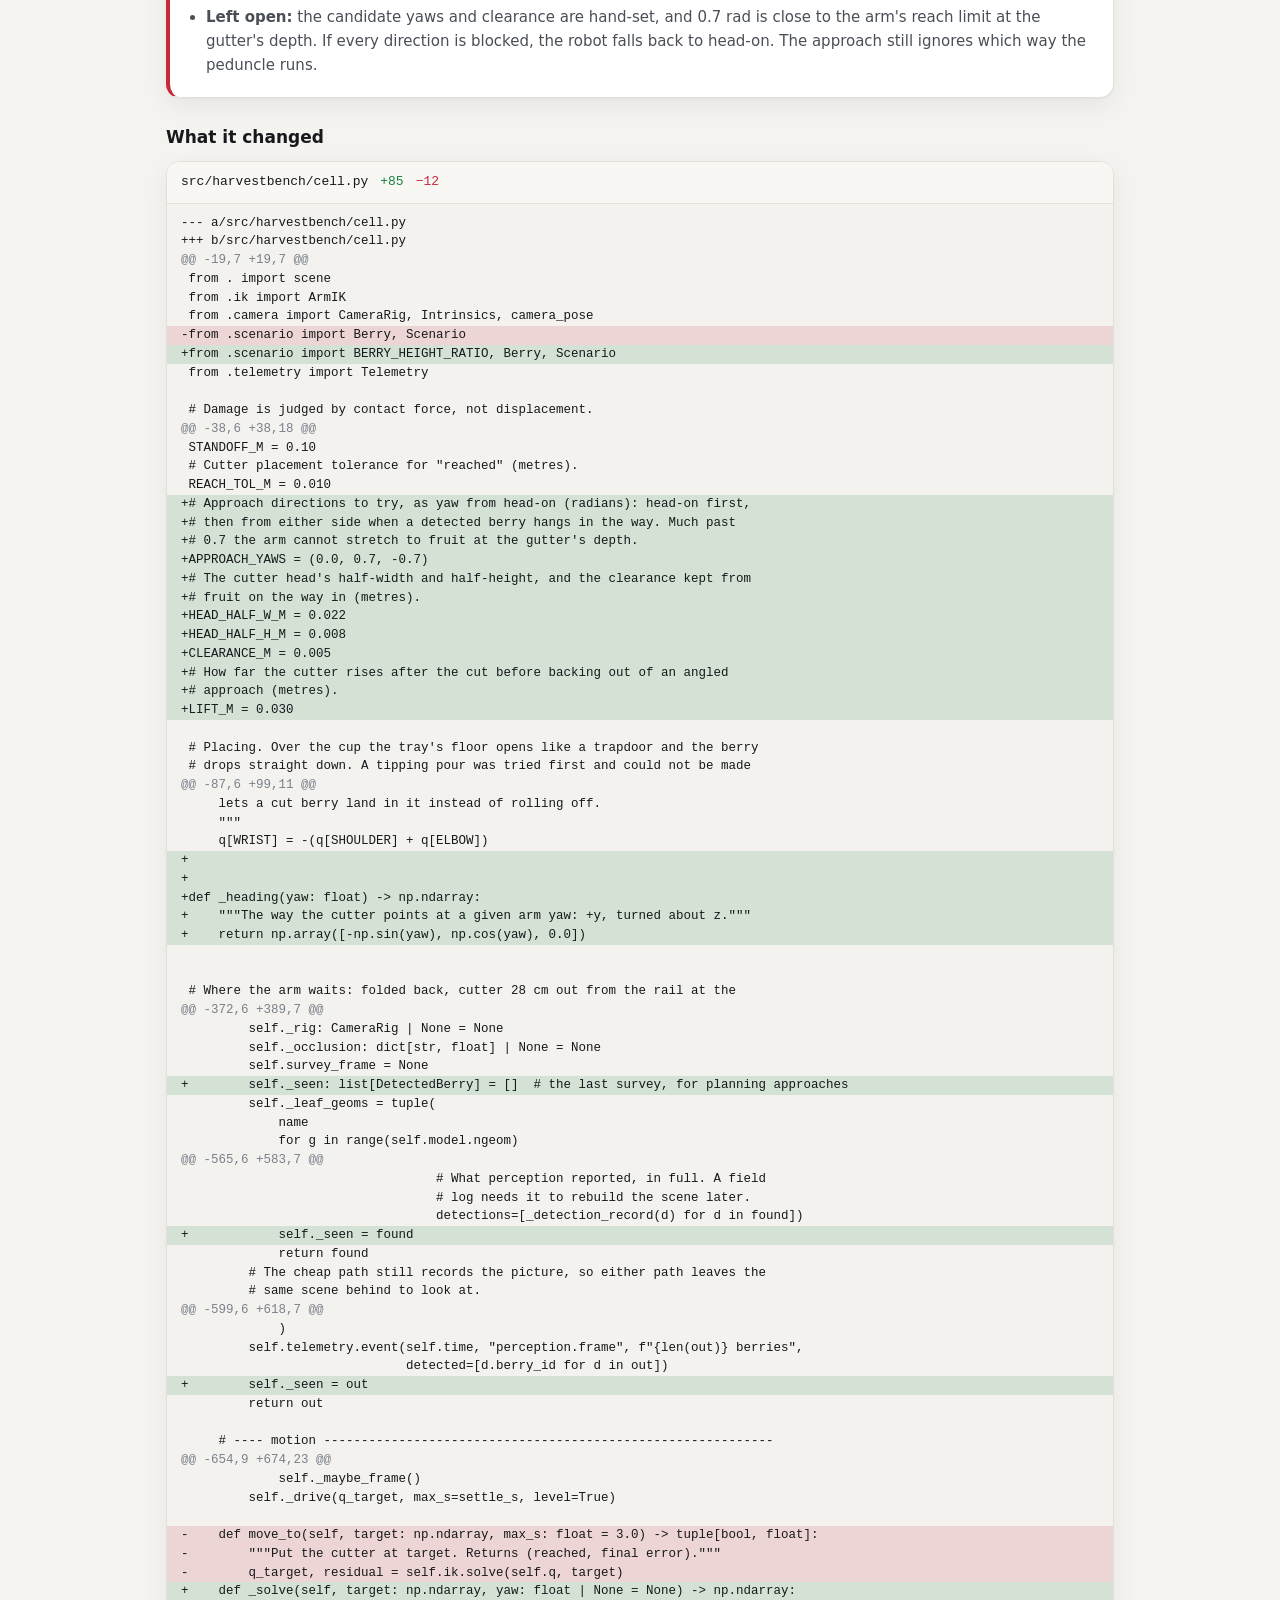
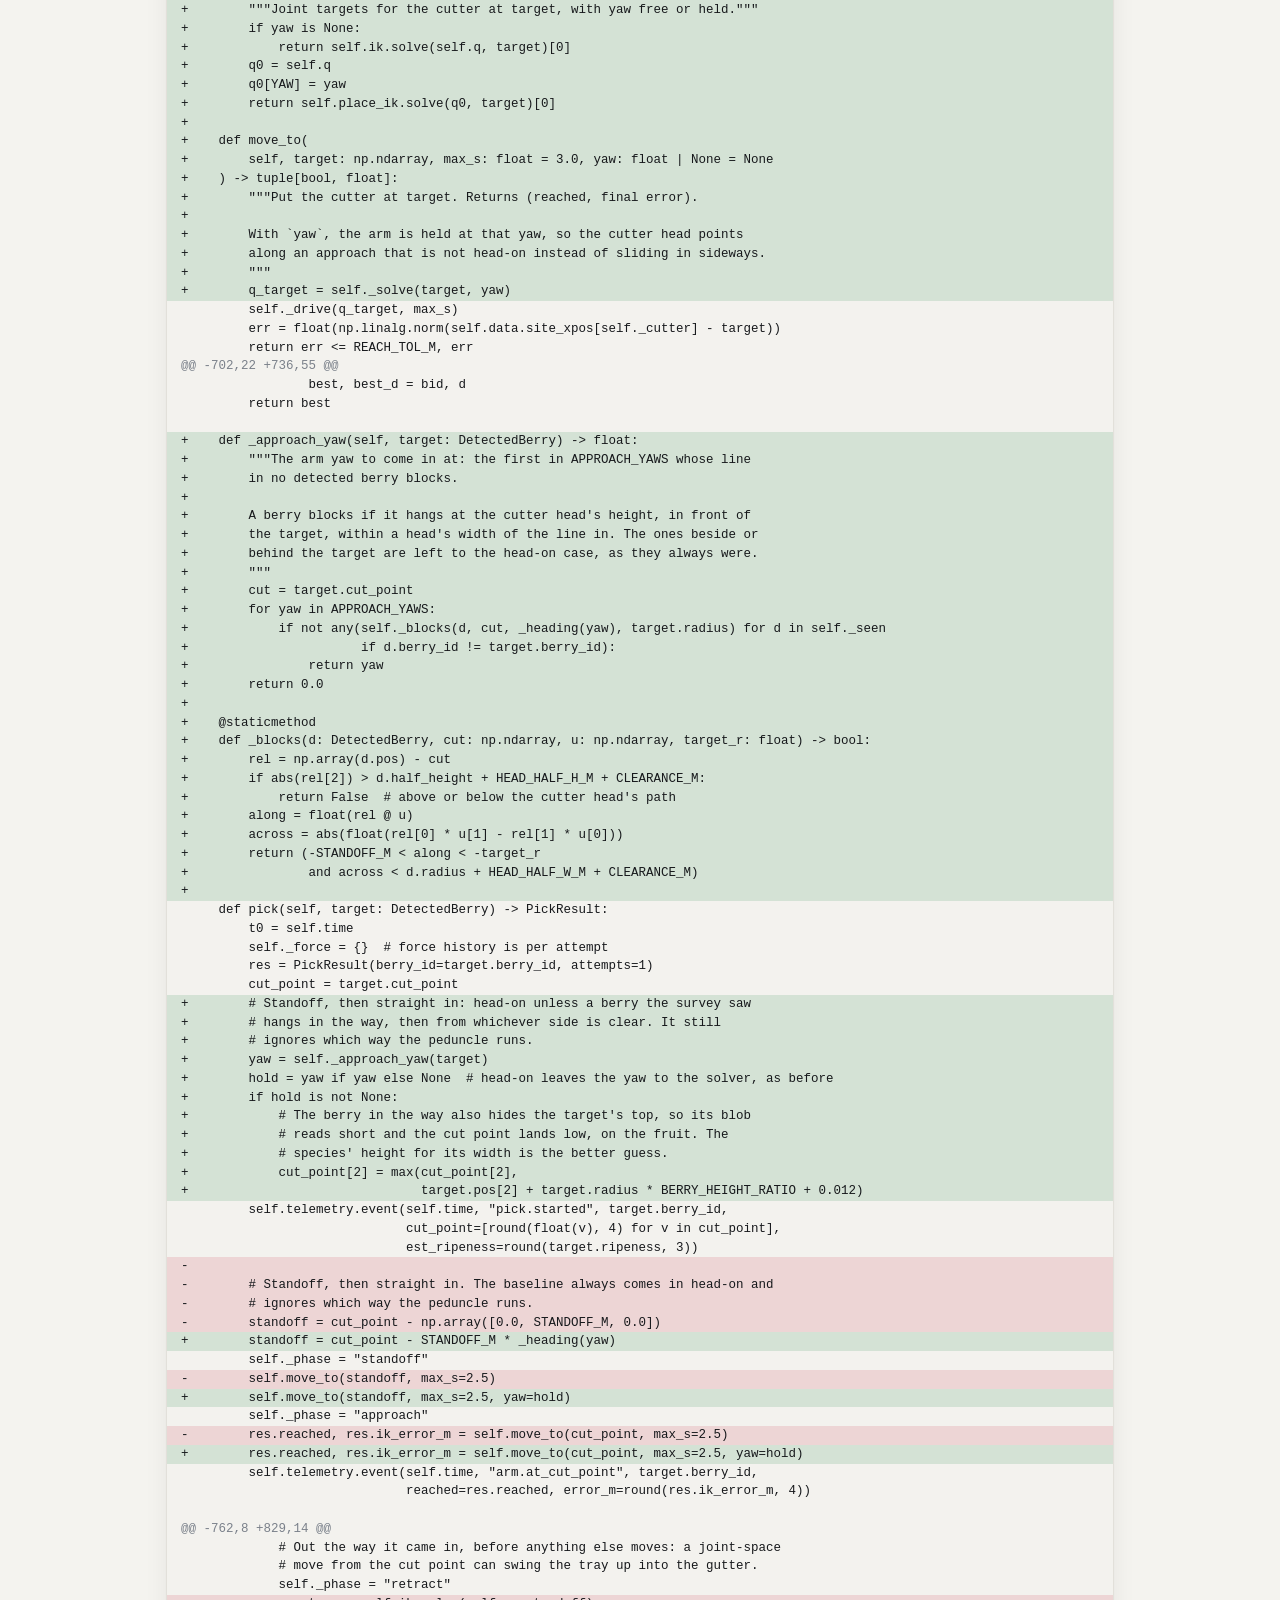
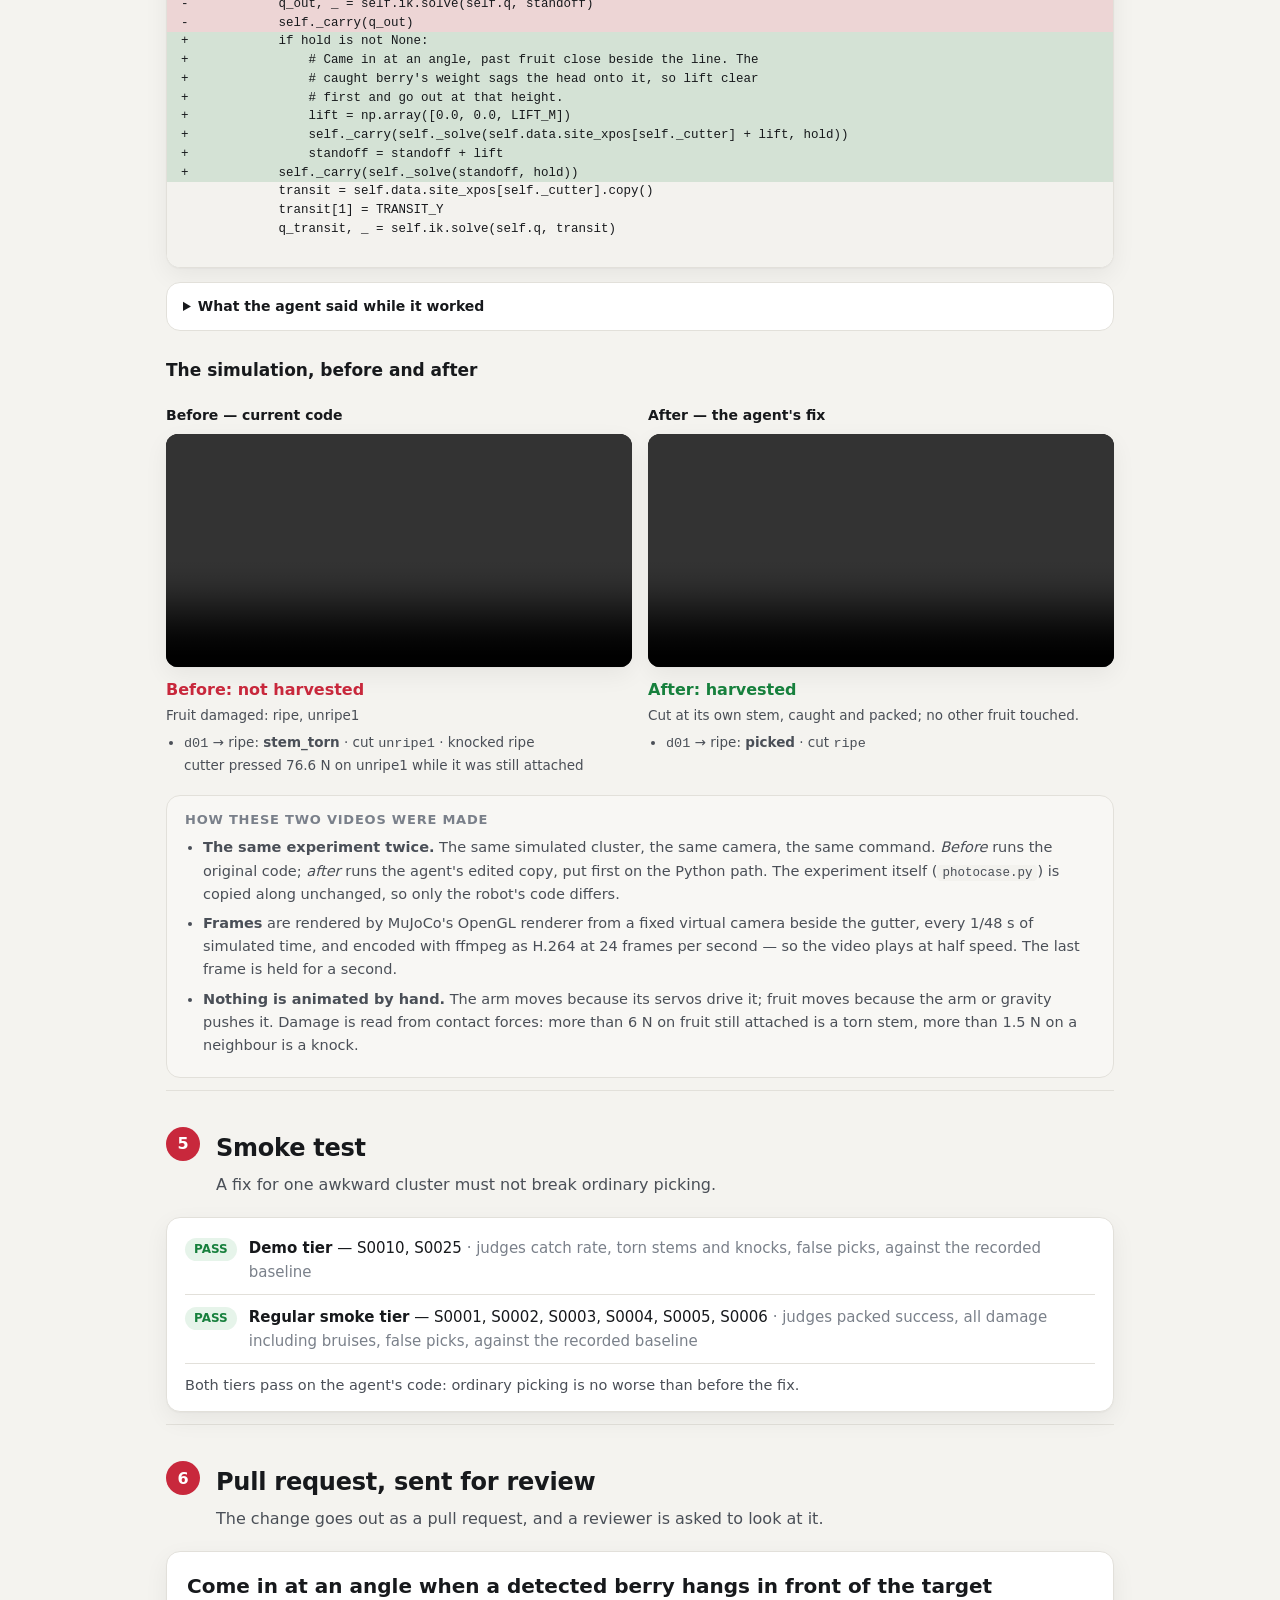
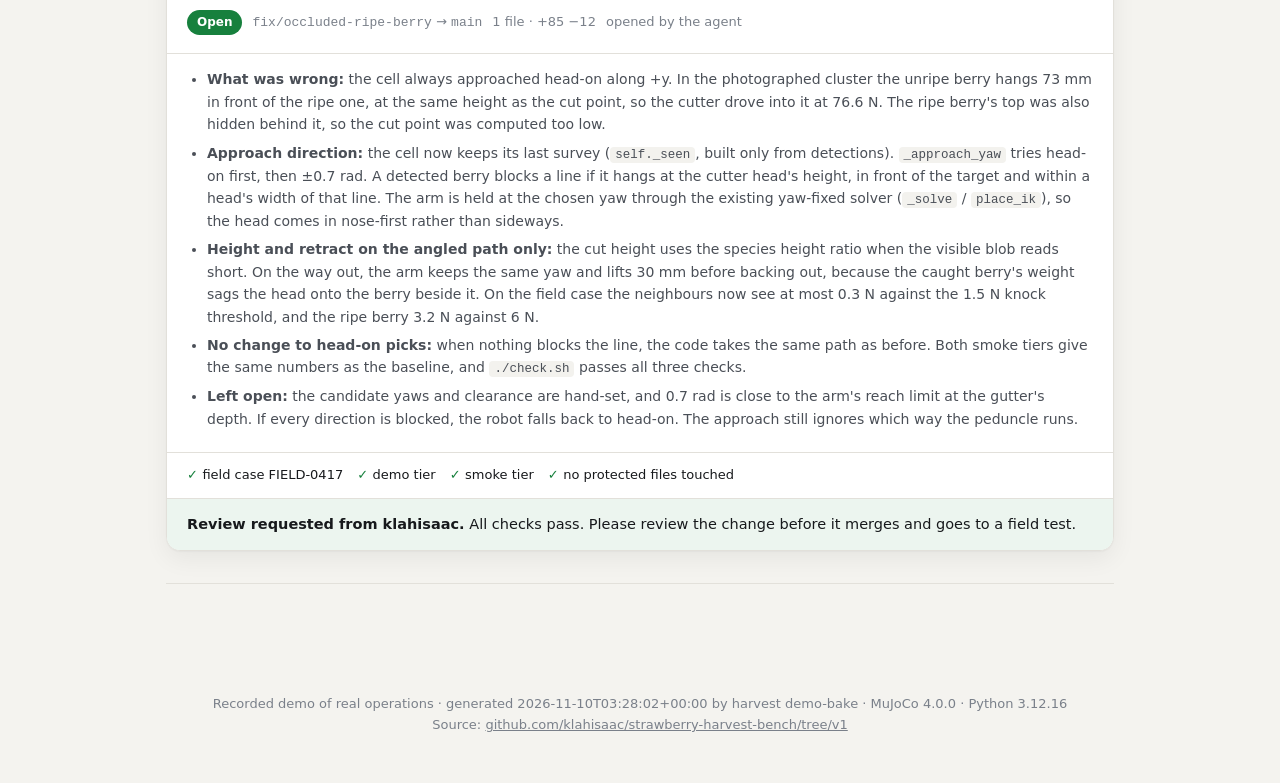
==== commit c45f3bec: "Link each version's page to its own tagged source Tags v1, v2 and v3 mark the code each recorded dem" ====
--- a/web/v1/index.html
+++ b/web/v1/index.html
@@ -25,8 +25,8 @@
       <li><a href="#step3">Reproduce</a></li><li><a href="#step4">AI fix</a></li>
       <li><a href="#step5">Smoke test</a></li><li><a href="#step6">Pull request</a></li>
     </ol>
-    <p class="source">Source code:
-      <a href="https://github.com/klahisaac/strawberry-harvest-bench">github.com/klahisaac/strawberry-harvest-bench</a></p>
+    <p class="source">Source code, as it was for version 1:
+      <a href="https://github.com/klahisaac/strawberry-harvest-bench/tree/v1">github.com/klahisaac/strawberry-harvest-bench/tree/v1</a></p>
     <div class="stack" id="stack"></div>
   </div>
 </header>
@@ -141,7 +141,7 @@
 </main>
 
 <footer class="foot"><span id="foot"></span><br>
-  Source: <a href="https://github.com/klahisaac/strawberry-harvest-bench">github.com/klahisaac/strawberry-harvest-bench</a></footer>
+  Source: <a href="https://github.com/klahisaac/strawberry-harvest-bench/tree/v1">github.com/klahisaac/strawberry-harvest-bench/tree/v1</a></footer>
 
 <script src="demo/data.js"></script>
 <script src="demo.js"></script>
